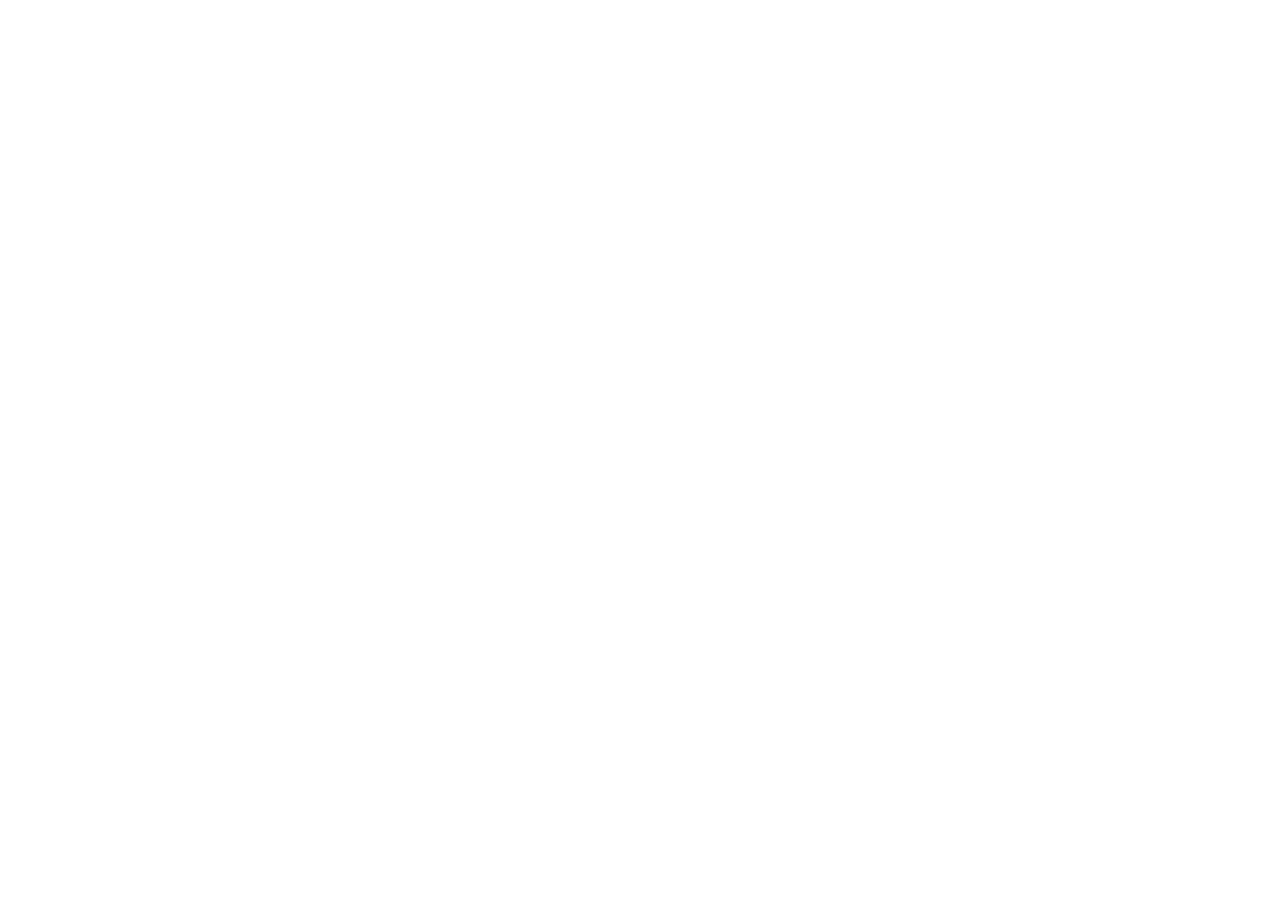
==== index.html @ 3a70d6fc "Начал статейный раздел" ====
<!DOCTYPE html>
<html lang="en">

<head>
    <meta charset="UTF-8">
    <meta http-equiv="X-UA-Compatible" content="IE=edge">
    <meta name="viewport" content="width=device-width, initial-scale=1.0">
    <title>Document</title>
</head>

<body>

</body>

</html>
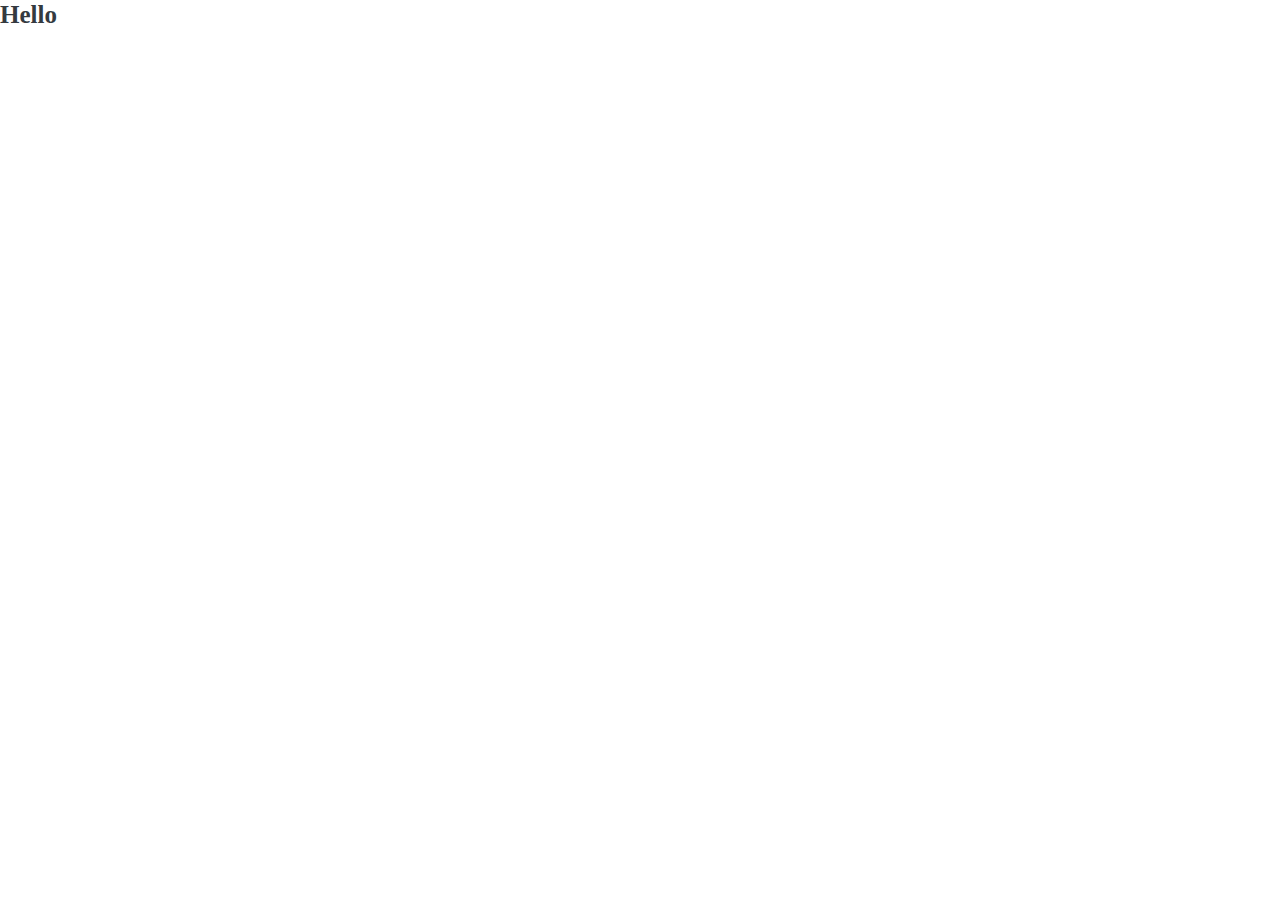
==== commit 48fdb910: "подключил стили" ====
--- a/index.html
+++ b/index.html
@@ -5,10 +5,14 @@
     <meta charset="UTF-8">
     <meta http-equiv="X-UA-Compatible" content="IE=edge">
     <meta name="viewport" content="width=device-width, initial-scale=1.0">
+    <link rel="stylesheet" href="/css/bootstrap.min.css">
+    <link rel="stylesheet" href="/css/template_styles.css">
+    <link rel="stylesheet" href="/css/main.css">
     <title>Document</title>
 </head>
 
 <body>
+    <h1>Hello</h1>
 
 </body>
 
--- a/css/template_styles.css
+++ b/css/template_styles.css
@@ -0,0 +1,931 @@
+@charset "UTF-8";
+@font-face {
+    font-display: swap;
+    font-family: "MullerNarrow-ExtraBold";
+    src: local("MullerNarrow-ExtraBold"), url("fonts/MullerNarrow-ExtraBold.eot?#iefix") format("embedded-opentype"), url("fonts/MullerNarrow-ExtraBold.woff") format("woff"), url("fonts/MullerNarrow-ExtraBold.ttf") format("truetype"), url("fonts/MullerNarrow-ExtraBold.otf") format("opentype");
+}
+
+@font-face {
+    font-display: swap;
+    font-family: "MyriadPro-Regular";
+    src: local("MyriadPro-Regular"), url("fonts/MyriadPro-Regular.eot?#iefix") format("embedded-opentype"), url("fonts/MyriadPro-Regular.woff") format("woff"), url("fonts/MyriadPro-Regular.ttf") format("truetype"), url("fonts/MyriadPro-Regular.otf") format("opentype");
+}
+
+@font-face {
+    font-display: swap;
+    font-family: "MyriadPro-Bold_0";
+    src: local("MyriadPro-Bold_0"), url("fonts/MyriadPro-Bold_0.eot?#iefix") format("embedded-opentype"), url("fonts/MyriadPro-Bold_0.woff") format("woff"), url("fonts/MyriadPro-Bold_0.ttf") format("truetype"), url("fonts/MyriadPro-Bold_0.otf") format("opentype");
+}
+
+body {
+    font-family: MyriadPro-Regular;
+    font-size: 18px;
+    line-height: 1.2;
+    font-weight: 400;
+    color: #343a40;
+}
+
+h1 {
+    font-family: "MullerNarrow-ExtraBold";
+    font-size: 25px;
+    line-height: 1.2;
+    font-weight: 800;
+    color: #343a40;
+}
+
+.h2 {
+    font-size: 2rem !important;
+}
+
+h3 {
+    font-family: "MullerNarrow-ExtraBold";
+    font-size: 19px;
+    line-height: 1.2;
+    font-weight: 800;
+    color: #343a40;
+}
+
+.home {
+    background-image: url("/bitrix/templates/new-gotdoc/img/logo.png");
+    background-repeat: no-repeat;
+    background-size: contain;
+    width: 55px;
+    height: 50px;
+    background-position: center;
+}
+
+.banner {
+    background-image: url(img/banner-head.png);
+    background-repeat: no-repeat;
+    width: 100%;
+    height: 45px;
+}
+
+.nav-link_menu {
+    font-size: 14px;
+    color: #dc3545;
+}
+
+.nav-link_menu:hover {
+    color: #F07581;
+}
+
+.select-region_city {
+    font-size: 16px;
+    color: #dc3545;
+}
+
+.wrapGeoIpReaspekt {
+    font-family: MyriadPro-Regular;
+}
+
+.select-region_city:hover {
+    cursor: pointer;
+}
+
+.select-region_text {
+    font-size: 16px;
+    color: #212529;
+}
+
+.dottedUnderline {
+    border-bottom: 2px dotted;
+    border-bottom-color: currentcolor;
+    border-bottom-color: #dc3545;
+}
+
+.select-region_button {
+    padding: 7px 33px;
+    background-color: rgba(0, 0, 0, 0);
+    border: 1px solid #dc3545;
+    border-radius: 5px;
+}
+
+.user-name {
+    color: #212529;
+}
+
+.bi-caret-down-fill {
+    font-size: 10pt;
+    vertical-align: bottom;
+    padding-left: 2px;
+}
+
+.site-name {
+    font-family: MyriadPro-Bold_0;
+    font-size: 22px;
+    font-weight: 700;
+    color: #212529;
+}
+
+.site-name:hover, .user-name:hover {
+    color: #212529;
+    text-decoration: none;
+}
+
+.site-name_explanation {
+    font-size: 16px;
+    color: #212529;
+}
+
+.phone {
+    font-size: 20px;
+    color: #212529;
+    position: relative;
+}
+
+.phone:hover {
+    color: #7E8994;
+}
+
+.opening-hours {
+    font-size: 16px;
+    color: #212529;
+}
+
+.catalog_btn {
+    background-color: #dc3545;
+    border-radius: 5px;
+    padding-right: 60px;
+    font-family: MyriadPro-Bold_0;
+    font-size: 16px;
+    font-weight: 700;
+    color: #ffffff !important;
+    border: none;
+}
+
+.catalog_btn__img {
+    padding: 16px;
+}
+
+
+.catalog_btn:hover,
+.search_btn:hover,
+.backet:hover,
+.goods_buy-button:hover {
+    background-color: #EE6673;
+    border-color: #EE6673;
+    text-decoration: none;
+    color: #ffffff;
+}
+
+.form-control_input {
+    border: 2px solid #dc3545;
+    border-right: none;
+    border-radius: 5px 0px 0px 5px;
+    min-width: 324px;
+    padding: 20px 0 20px 24px;
+    margin-bottom: 5px;
+}
+
+.form-control_input::-webkit-input-placeholder {
+    font-size: 16px;
+    color: #a1a1a1;
+}
+
+.form-control_input:-ms-input-placeholder {
+    font-size: 16px;
+    color: #a1a1a1;
+}
+
+.form-control_input::-ms-input-placeholder {
+    font-size: 16px;
+    color: #a1a1a1;
+}
+
+.form-control_input::placeholder {
+    font-size: 16px;
+    color: #a1a1a1;
+}
+
+.form-control_input:focus {
+    color: #495057;
+    background-color: #fff;
+    border-color: #dc3545;
+    outline: 0;
+    -webkit-box-shadow: none;
+    box-shadow: none;
+}
+
+.search_btn {
+    background-color: #dc3545;
+    border-radius: 0px 5px 5px 0px;
+    background-image: url(img/magnifier.png);
+    background-repeat: no-repeat;
+    background-position: center;
+    border: 2px solid #dc3545;
+    padding: 20px;
+    margin-left: -5px;
+    margin-bottom: 5px;
+}
+
+.backet {
+    background-color: #dc3545;
+    border-radius: 5px;
+    padding: 10px 12px;
+}
+
+.backet_text {
+    font-family: MyriadPro-Bold_0;
+    font-size: 16px;
+    font-weight: 700;
+    color: #ffffff;
+}
+
+.dropdown .dropdown-toggle::after {
+    border: none;
+}
+
+.dropdown-menu {
+    background-color: #f9f5f1;
+    margin: 0;
+    width: 100%;
+    padding: 10px;
+}
+
+ul.dropdown-menu {
+    background-color: #ffffff;
+}
+
+.dropdown-item {
+    padding: 8px;
+    font-size: 16px;
+    line-height: 15px;
+    padding: 0.5rem;
+    white-space: normal;
+}
+
+.dropdown-item:hover,
+.dropdown-item:focus {
+    background-color: #ffffff;
+    border-radius: 8px;
+    cursor: pointer;
+}
+
+.dropdown-submenu {
+    position: relative;
+}
+
+.show > li > a.dropdown-item:hover,
+.dropdown-item_li > a.dropdown-item:hover {
+    background-color: #f9f5f1;
+}
+
+.dropdown-submenu .dropdown-menu {
+    top: -0.55rem !important;
+    left: 100% !important;
+    margin-left: .6rem;
+    margin-right: .1rem;
+    padding: 10px;
+}
+
+.dropdown-item_li {
+    list-style: none;
+}
+
+.bread-crumps_link {
+    font-size: 14px;
+    color: #a8a8a8;
+}
+
+.bread-crumps_general-padding {
+    padding-top: 3pt;
+}
+
+.fa::after {
+    content: "·";
+    margin: 0 0.2rem;
+    color: #a8a8a8;
+}
+
+.bread-crumps_link:hover {
+    color: #a8a8a8;
+    text-decoration: none;
+}
+
+.filter {
+    background-color: #f9f5f1 !important;
+    border-radius: 8px !important;
+    padding: 20px !important;
+    max-width: 94% !important;
+    background-image: none !important;
+    border: none !important;
+}
+
+.filter-title {
+    font-family: MullerNarrow-ExtraBold;
+    font-size: 25px !important;
+    font-weight: 800 !important;
+    margin-top: 25pt;
+}
+
+.filter-title_name {
+    margin-top: 0;
+    font-size: 1.75rem;
+}
+
+.filter-list_li {
+    font-size: 16px;
+    line-height: 16px;
+    white-space: normal !important;
+}
+
+.filter-list > li {
+    list-style: none;
+}
+
+.bx_filter_param_label {
+    display: none;
+}
+
+.dropright .dropdown-toggle::after {
+    border: none;
+}
+
+.dropdown-toggle::after {
+    content: none;
+}
+
+.bi-chevron-right {
+    font-size: 12px;
+}
+
+.text-normal {
+    white-space: normal !important;
+    width: 100%;
+    color: #343a40;
+}
+
+.custom-control {
+    padding-top: 10px;
+}
+
+.custom-control-label {
+    font-family: "MyriadPro-Regular";
+    font-size: 16px;
+    line-height: 17px;
+    padding-top: 4px;
+    color: #343a40;
+}
+
+.custom-control-input:checked ~ .custom-control-label::before {
+    border-color: #D6C0A9;
+    background-color: #D6C0A9;
+}
+
+.custom-control-input:focus ~ .custom-control-label::before {
+    -webkit-box-shadow: 0 0 0 .2rem #EBD8C6;
+    box-shadow: 0 0 0 .2rem #EBD8C6;
+}
+
+.title {
+    font-family: MullerNarrow-ExtraBold;
+    font-size: 25px;
+    line-height: 37px;
+    font-weight: 800;
+    margin-bottom: 0;
+}
+
+.card {
+    background-color: #ffffff;
+    border: 2px solid #f5efe9;
+    border-radius: 8px;
+    width: 12rem;
+    height: 12rem;
+    margin-right: 0.7rem;
+    margin-bottom: 0.7rem;
+}
+
+.card-body {
+    padding: 0;
+    margin: 0px auto 20px auto;
+}
+
+.card-img-top {
+    margin: 0.5rem auto;
+    background-size: contain;
+    background-repeat: no-repeat;
+    background-position: center;
+    min-height: 7rem;
+    max-width: 6rem;
+}
+
+.card-text {
+    font-size: 16px;
+    line-height: 17px;
+    color: #343a40;
+    padding: 0 8px;
+}
+
+.sort {
+    margin-top: 34px;
+}
+
+.sort-title,
+.sort-link {
+    font-size: 14px;
+    line-height: 17px;
+    color: #989898;
+    padding-right: 30px;
+    margin-bottom: 0;
+}
+
+.sort-link:hover {
+    text-decoration: none;
+    color: #343a40;
+}
+
+.product-list {
+    background-color: #f9f5f1;
+    border-radius: 8px;
+    padding: 24px 36px 11px 16px;
+    margin-top: 12px;
+    min-height: 10rem;
+}
+
+.product-list_img {
+    width: 17rem;
+    background-size: contain;
+    margin-right: 37px;
+    background-repeat: no-repeat;
+    background-position: center;
+    min-width: 7rem;
+    max-width: 7rem;
+}
+
+.product-list_text__title {
+    margin-bottom: 14px;
+}
+
+.product-list_text__title-link, .product-list_text__title-link:hover {
+    color: #343a40;
+    text-decoration: none;
+}
+
+.product-list_text__description {
+    font-size: 14px;
+    color: #989898;
+}
+
+.product-list_text {
+    padding-right: 37px;
+    padding-top: 10px;
+    max-width: 27.3rem;
+    min-width: 27.3rem;
+}
+
+.price {
+    padding-top: 10px;
+    width: 51%;
+}
+
+.price-new {
+    font-family: "MullerNarrow-ExtraBold";
+    font-size: 23px;
+    font-weight: 800;
+    color: #dc3545;
+    padding-right: 5px;
+}
+
+.price-old {
+    font-family: "MullerNarrow-ExtraBold";
+    font-size: 16px;
+    font-weight: 800;
+    text-decoration: line-through;
+}
+
+.buy-button_link {
+    padding: 10px 35px;
+    background-color: #f9f5f1;
+    border: 2px solid #dc3545;
+    border-radius: 5px;
+    font-family: "MyriadPro-Bold_0";
+    font-weight: 700;
+    letter-spacing: 0.01em;
+    color: #dc3545;
+}
+
+.buy-button_link:hover {
+    background-color: #dc3545;
+    color: white;
+}
+
+.buy-button {
+    padding-top: 30px;
+}
+
+.page-navigation {
+    padding-top: 13px;
+}
+
+.page-navigation li.bx-active span,
+.page-navigation .bx-pag-next span,
+.page-navigation .bx-pag-prev span {
+    padding: 0 10px;
+}
+
+.page-navigation li.bx-active {
+    background-color: #f9f5f1;
+}
+
+.page-navidation_numbers {
+    background-color: #ffffff;
+    border: 2px solid #f5efe9 !important;
+    border-radius: 8px !important;
+    color: #989898;
+    padding: 4px 0px;
+    margin-right: 7px;
+    text-decoration: none !important;
+    cursor: pointer;
+}
+
+.page-navidation_numbers:hover {
+    background-color: #f9f5f1;
+    color: #989898 !important;
+}
+
+.page-navidation_numbers__link {
+    color: #343a40;
+    padding: 10px;
+}
+
+.page-navidation_numbers__link:hover {
+    text-decoration: none;
+    color: #343a40;
+}
+
+.text {
+    padding-top: 30px;
+}
+
+.those-involved {
+    margin-bottom: 70px;
+    background-color: #ffffff;
+    border: 2px solid #f5efe9;
+    border-radius: 8px;
+}
+
+.those-involved_padding {
+    padding: 10px 30px 30px 30px;
+}
+
+.those-involted_title {
+    font-family: "MullerNarrow-ExtraBold";
+    font-size: 25px;
+    line-height: 37px;
+    font-weight: 800;
+}
+
+.those-involted_icons {
+    margin-top: 28px;
+}
+
+footer {
+    background-color: #eee5dc;
+}
+
+.footer {
+    padding: 40px 0;
+}
+
+.footer-title,
+.footer-title:hover {
+    font-family: "MullerNarrow-ExtraBold";
+    font-size: 28px;
+    font-weight: 800;
+    color: #343a40;
+}
+
+.footer-phone_link,
+.footer-phone_link:hover,
+.footer-nord-soft_title,
+.footer-nord-soft_title:hover {
+    color: #343a40;
+}
+
+.footer-phone > p,
+.footer-schedule > p {
+    margin-bottom: 0;
+}
+
+.footer-phone,
+.footer-schedule,
+.footer-nord-soft {
+    padding-top: 10px;
+}
+
+.footer-schedule,
+.footer-nord-soft {
+    line-height: 20px;
+}
+
+.footer-phone {
+    font-size: 16px;
+    line-height: 20px;
+}
+
+.footer-nord-soft_title {
+    padding-bottom: 7px;
+    margin-bottom: 0;
+}
+
+/* Карточка товара */
+.goods {
+    background-color: #ffffff;
+    border: 2px solid #f5efe9;
+    border-radius: 8px;
+}
+
+.goods-img {
+    background-repeat: no-repeat;
+    background-size: cover;
+    background-position: center;
+    min-height: 19rem;
+    margin: 54px 70px 34px 54px;
+}
+
+.goods_price-new {
+    font-family: "MullerNarrow-ExtraBold";
+    font-size: 30px;
+    font-weight: 800;
+    color: #dc3545;
+    padding-right: 8px;
+}
+
+.goods_buy-button {
+    font-weight: 700;
+    letter-spacing: 0.01em;
+    color: #ffffff;
+    background-color: #dc3545;
+    border-radius: 5px;
+    padding: 13px 45px;
+    margin-top: 7px;
+    font-size: 18px;
+}
+
+.goods-content {
+    padding-top: 37px;
+}
+
+.goods-content_text {
+    font-size: 16px;
+    color: #989898;
+    margin-bottom: 0;
+}
+
+.goods-banner {
+    padding-top: 20px;
+}
+
+.goods-description {
+    padding-top: 40px;
+}
+
+.goods-description_btn {
+    font-size: 16px;
+    line-height: 17px;
+    border: 2px solid #f5efe9;
+    border-radius: 8px;
+    padding: 15px 23px;
+    margin-right: 8px;
+}
+
+.goods-description_btn:focus,
+.goods-description_btn:hover {
+    -webkit-box-shadow: none;
+    box-shadow: none;
+    background-color: #f9f5f1;
+}
+
+.goods-description_list {
+    padding-left: 0;
+    line-height: 30px;
+    padding-top: 20px;
+}
+
+.goods-description_list__frame {
+    padding-right: 24px;
+}
+
+.goods-description_list__text {
+    margin-top: 12px;
+}
+
+.goods-description_list > ol {
+    padding-left: 0;
+}
+
+.goods-description_list > li,
+.goods-description_list > ol > li {
+    margin-left: 15px;
+}
+
+b {
+    font-family: "MullerNarrow-ExtraBold";
+    font-size: 19px;
+    font-weight: 800;
+}
+
+.embed-responsive {
+    border-radius: 8px;
+    border: 2px solid white;
+}
+
+.question {
+    margin-top: 40px;
+}
+
+.question-text {
+    padding: 30px;
+    border: 2px solid #f5efe9;
+    border-radius: 8px;
+    margin-top: 13px;
+}
+
+.review-img {
+    background-color: #fefefe;
+    border: 2px solid #f5efe9;
+    height: 80px;
+    margin-top: 40px;
+    margin-right: 20px;
+}
+
+.review-img_url {
+    border-radius: 50%;
+    min-width: 80px;
+    min-height: 80px;
+    background-size: contain;
+    background-repeat: no-repeat;
+    background-position: center;
+}
+
+.questions {
+    background-color: #f9f5f1;
+    border-radius: 8px;
+    padding: 20px 24px 20px 44px;
+    margin-top: 55px;
+}
+
+.questions-text {
+    font-family: "MullerNarrow-ExtraBold";
+    font-size: 25px;
+    font-weight: 800;
+}
+
+.questions-button {
+    padding: 15px 25px;
+}
+
+.interest {
+    margin-top: 76px;
+    margin-bottom: 28px;
+}
+
+.card-interest {
+    background-color: #f9f5f1;
+    border-radius: 8px;
+}
+
+.card-interest_img {
+    max-width: 120px;
+    padding-top: 22px;
+    padding-bottom: 7px;
+    max-height: 145px;
+}
+
+.card-interest_text {
+    min-height: 12rem;
+    padding: 0 10px;
+}
+
+.card-interest_price {
+    padding: 20px 0;
+    min-height: 4.5rem;
+}
+
+.card-interest_button {
+    padding-bottom: 35px;
+}
+
+.card-interest_button__link {
+    padding: 12px 60px;
+}
+
+.those-involved-goods {
+    margin-top: 70px;
+}
+
+/*Backet*/
+
+.basket-item-block-amount {
+    display: none;
+}
+
+.basket-item-property {
+    display: none !important;
+}
+
+.basket-btn-checkout {
+    font-family: MyriadPro-Bold_0;
+    font-size: 16px;
+    font-weight: 700;
+    color: #ffffff;
+    background-color: #dc3545 !important;
+    padding: 10px 12px;
+    border-radius: 5px;
+}
+
+.basket-btn-checkout:hover {
+    background-color: #EE6673 !important;
+    border-color: #EE6673 !important;
+}
+
+.bx-soa-pp-desc-container {
+    display: none;
+}
+
+.row .sale-order-list-button-container .ajax_reload {
+    display: none;
+}
+
+.bx_filter_search_button {
+    left: 95%;
+    z-index: 1;
+}
+
+.three-steps {
+    background-color: #ffffff;
+    border: 2px solid #f5efe9;
+    border-radius: 8px;
+    padding: 10px 30px 30px 30px;
+}
+
+.three-steps_title {
+    font-family: "MullerNarrow-ExtraBold";
+    font-size: 25px;
+    line-height: 50px;
+    font-weight: 800;
+    color: #343a40;
+}
+
+.three-steps_cards {
+    display: -webkit-box;
+    display: -ms-flexbox;
+    display: flex;
+    -webkit-box-pack: justify;
+    -ms-flex-pack: justify;
+    justify-content: space-between;
+    padding-top: 30px;
+}
+
+.three-steps_cards__text {
+    font-size: 16px;
+    line-height: 1.2;
+    font-weight: 400;
+    color: #343a40;
+    padding-top: 20px;
+    text-align: center;
+}
+
+.three-steps_cards__img {
+    min-height: 55px;
+}
+
+.three-steps_cards__img-step1 {
+    background-image: url("img/step1.png");
+    background-repeat: no-repeat;
+    background-size: auto;
+    background-position: center;
+    min-height: 3.5rem;
+}
+
+.three-steps_cards__img-step2 {
+    background-image: url("img/step2.png");
+    background-repeat: no-repeat;
+    background-size: auto;
+    background-position: center;
+    min-height: 3.5rem;
+}
+
+.three-steps_cards__img-step3 {
+    background-image: url("img/step3.png");
+    background-repeat: no-repeat;
+    background-size: auto;
+    background-position: center;
+    min-height: 3.5rem;
+}
+
+.point {
+    width: 15px;
+    height: 15px;
+    background-color: #f8d7da;
+    border-radius: 3px;
+    -ms-flex-item-align: center;
+    -ms-grid-row-align: center;
+    align-self: center;
+    margin-bottom: 5rem;
+    min-width: 15px;
+}
+
+/*Фильтр в каталоге*/
+
--- a/css/main.css
+++ b/css/main.css
@@ -0,0 +1,245 @@
+@charset "UTF-8";
+/*general*/
+.filter-list {
+  padding-top: 10px;
+}
+
+.carousel-indicators li {
+  width: 17px !important;
+  height: 17px !important;
+  background-color: #feffff !important;
+  border-radius: 50%;
+  position: relative;
+}
+
+.carousel-caption {
+  text-align: start !important;
+  left: 5% !important;
+}
+
+.slide-title {
+  font-family: "MullerNarrow-ExtraBold";
+  font-size: 45px;
+  line-height: 1.2;
+  font-weight: 800;
+  color: #212529;
+}
+
+.slide-title_key {
+  color: #dc3545;
+}
+
+.slide-description {
+  font-family: "MyriadPro-Regular";
+  font-size: 20px;
+  line-height: 29px;
+  font-weight: 600;
+  color: #212529;
+  padding-top: 15px;
+}
+
+.slide-description_price {
+  font-weight: 700;
+  color: #dc3545;
+}
+
+.slide-description_list {
+  padding-top: 20px;
+  max-width: 50%;
+  padding-bottom: 10px;
+}
+
+.slide-description_list > li {
+  padding-top: 10px;
+}
+
+.promoter {
+  font-size: 19px;
+  line-height: 28px;
+  font-weight: 400;
+  color: #343a40;
+  padding-top: 20px;
+}
+
+.promoter_title {
+  font-family: "MullerNarrow-ExtraBold";
+  font-size: 25px;
+  line-height: 37px;
+  font-weight: 800;
+  color: #343a40;
+}
+
+.how-work {
+  padding-top: 80px;
+}
+
+.how-work_title {
+  font-family: "MullerNarrow-ExtraBold";
+  font-size: 25px;
+  line-height: 1.2;
+  font-weight: 800;
+  color: #343a40;
+  padding-bottom: 30px;
+}
+
+.how-work_text {
+  font-family: "MyriadPro-Regular";
+  font-size: 18px;
+  line-height: 28px;
+  font-weight: 400;
+  color: #343a40;
+}
+
+.directions {
+  padding-top: 75px;
+  width: 100%;
+}
+
+.fire-safety {
+  background-image: url("../img/fire_safety.png");
+  background-repeat: no-repeat;
+  min-height: 180px;
+  margin-right: 50px;
+  background-color: #ffffff;
+  -webkit-box-shadow: 0px 0px 20px 0px rgba(0, 0, 0, 0.15);
+          box-shadow: 0px 0px 20px 0px rgba(0, 0, 0, 0.15);
+  border-radius: 8px;
+  background-size: cover;
+}
+
+.fire-safety_title,
+.first-aid_title {
+  top: 45%;
+  left: 10%;
+  position: absolute;
+  font-family: "MullerNarrow-ExtraBold";
+  font-size: 24px;
+  line-height: 1.2;
+  font-weight: 800;
+  color: #343a40;
+}
+
+.first-aid {
+  background-image: url("../img/first_aid.png");
+  background-repeat: no-repeat;
+  min-height: 180px;
+  background-color: #ffffff;
+  -webkit-box-shadow: 0px 0px 20px 0px rgba(0, 0, 0, 0.15);
+          box-shadow: 0px 0px 20px 0px rgba(0, 0, 0, 0.15);
+  border-radius: 8px;
+}
+
+.popular-goods {
+  padding-top: 85px;
+}
+
+.popular-goods_title {
+  font-family: "MullerNarrow-ExtraBold";
+  font-size: 25px;
+  line-height: 1.2;
+  font-weight: 800;
+  color: #343a40;
+}
+
+.popular-goods_description {
+  padding-top: 10px;
+}
+
+.why-are-we {
+  padding-top: 65px;
+}
+
+.why-are-we_text__description {
+  line-height: 28px;
+}
+
+.why-are-we_slider__img {
+  height: 255px;
+  min-width: 178px;
+}
+
+.owl-stage-outer .owl-stage .center .why-are-we_slider__img {
+  height: 292px;
+  min-width: 204px;
+}
+
+.owl-stage .owl-item,
+.owl-stage .cloned {
+  padding-top: 18px;
+}
+
+.owl-stage .center {
+  padding-top: 0;
+}
+
+.owl-next span {
+  content: url("../img/right_arrow.png");
+  position: absolute;
+}
+
+.owl-prev span {
+  content: url("../img/left_arrow.png");
+  position: absolute;
+  left: -5%;
+}
+
+.owl-nav {
+  display: -webkit-box;
+  display: -ms-flexbox;
+  display: flex;
+  -webkit-box-pack: justify;
+  -ms-flex-pack: justify;
+  justify-content: space-between;
+}
+
+#carouselOne {
+  position: relative;
+}
+
+.owl-nav {
+  position: absolute;
+  width: 100%;
+  top: 40%;
+}
+
+.container1 {
+  background: #EEE5DC !important;
+}
+
+.block7_11 {
+  background: url("../img/Папка1.png") no-repeat;
+  background-color: rgba(0, 0, 0, 0);
+  background-position-x: 0%;
+  background-position-y: 0%;
+  background-color: transparent;
+  background-position: bottom;
+  width: 100%;
+  height: 100%;
+  padding: 0px !important;
+  padding-top: 0px;
+  z-index: -5;
+  left: 0%;
+}
+
+.block7_12 {
+  background: url("../img/Папка2.png") no-repeat;
+  background-color: rgba(0, 0, 0, 0);
+  background-position-x: 0%;
+  background-position-y: 0%;
+  background-color: #EEE5DC;
+  background-position: top;
+  width: 100%;
+  height: 100%;
+  padding: 0px !important;
+  z-index: -5;
+  left: 0%;
+}
+
+.rowfront {
+  font-family: "MullerNarrow-ExtraBold";
+  font-size: 25px;
+  line-height: 64px;
+  font-weight: 800;
+  color: #343a40;
+}
+/*# sourceMappingURL=main.css.map */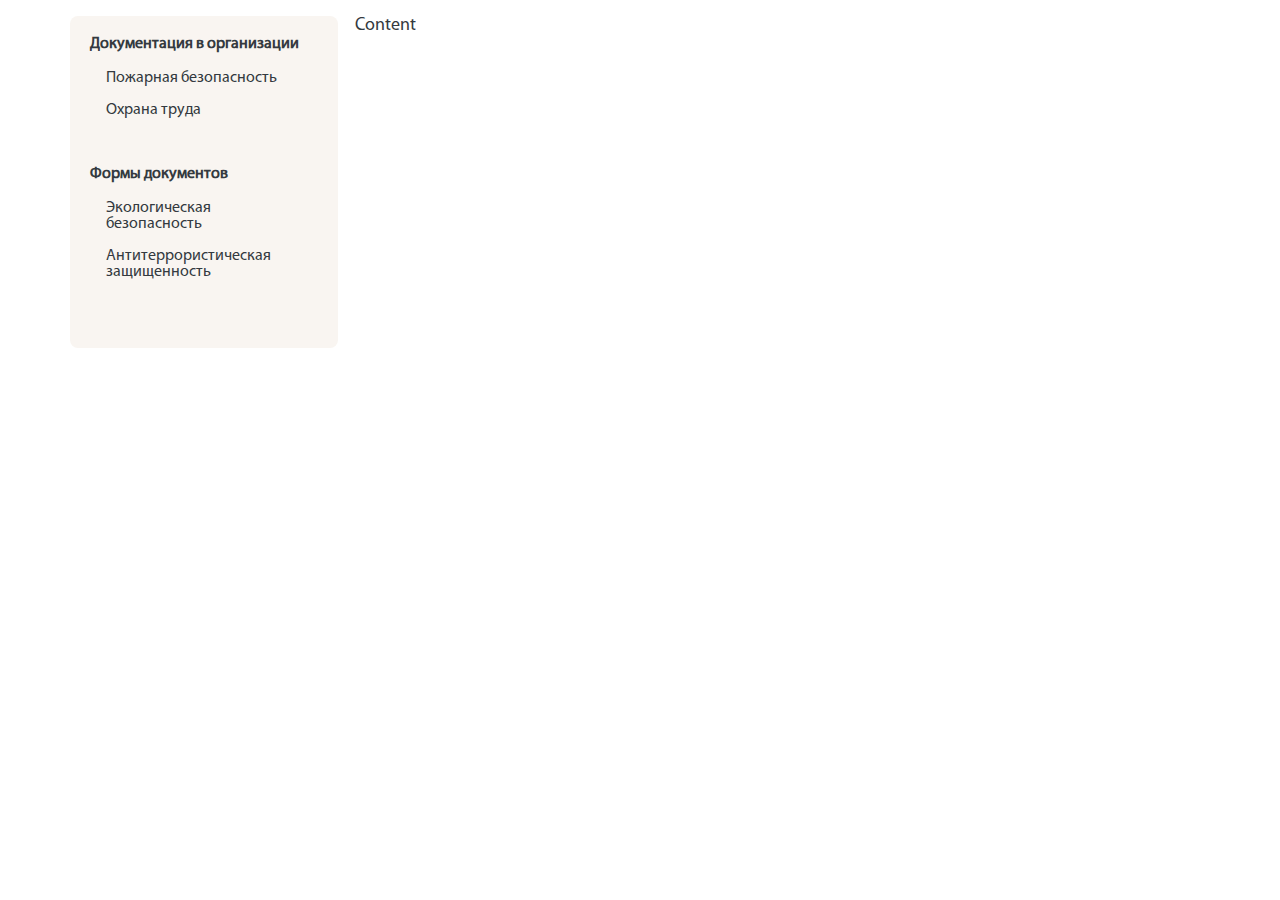
==== commit 88aa5315: "добавил шрифты, сделал левое меню" ====
--- a/index.html
+++ b/index.html
@@ -12,7 +12,47 @@
 </head>
 
 <body>
-    <h1>Hello</h1>
+    <div class="container">
+        <div class="row my-3">
+            <div class="col-lg-3 px-0">
+                <div class="filter">
+                    <ul class="filter-list pl-0 pt-0">
+                        <li class="dropright filter-list_margin">
+                            <div class="filter-list_li__title">Документация в организации</div>
+                            <ul class="filter-list pl-2">
+                                <li class="dropright">
+                                    <a class="dropdown-item filter-list_li" href="#">
+                                        <div class="text-normal">Пожарная безопасность</div>
+                                    </a>
+                                </li>
+                                <li class="dropright">
+                                    <a class="dropdown-item filter-list_li" href="#">
+                                        <div class="text-normal">Охрана труда</div>
+                                    </a>
+                                </li>
+                            </ul>
+                        </li>
+                        <li class="dropright filter-list_margin">
+                            <div class="filter-list_li__title">Формы документов</div>
+                            <ul class="filter-list pl-2">
+                                <li class="dropright">
+                                    <a class="dropdown-item filter-list_li" href="#">
+                                        <div class="text-normal">Экологическая безопасность</div>
+                                    </a>
+                                </li>
+                                <li class="dropright">
+                                    <a class="dropdown-item filter-list_li" href="#">
+                                        <div class="text-normal">Антитеррористическая защищенность</div>
+                                    </a>
+                                </li>
+                            </ul>
+                        </li>
+                    </ul>
+                </div>
+            </div>
+            <div class="col-lg-9 px-0">
+                Content
+            </div>
 
 </body>
 
--- a/css/template_styles.css
+++ b/css/template_styles.css
@@ -1,20 +1,21 @@
 @charset "UTF-8";
+
 @font-face {
     font-display: swap;
     font-family: "MullerNarrow-ExtraBold";
-    src: local("MullerNarrow-ExtraBold"), url("fonts/MullerNarrow-ExtraBold.eot?#iefix") format("embedded-opentype"), url("fonts/MullerNarrow-ExtraBold.woff") format("woff"), url("fonts/MullerNarrow-ExtraBold.ttf") format("truetype"), url("fonts/MullerNarrow-ExtraBold.otf") format("opentype");
+    src: local("MullerNarrow-ExtraBold"), url("/fonts/MullerNarrow-ExtraBold.eot?#iefix") format("embedded-opentype"), url("/fonts/MullerNarrow-ExtraBold.woff") format("woff"), url("/fonts/MullerNarrow-ExtraBold.ttf") format("truetype"), url("/fonts/MullerNarrow-ExtraBold.otf") format("opentype");
 }
 
 @font-face {
     font-display: swap;
     font-family: "MyriadPro-Regular";
-    src: local("MyriadPro-Regular"), url("fonts/MyriadPro-Regular.eot?#iefix") format("embedded-opentype"), url("fonts/MyriadPro-Regular.woff") format("woff"), url("fonts/MyriadPro-Regular.ttf") format("truetype"), url("fonts/MyriadPro-Regular.otf") format("opentype");
+    src: local("MyriadPro-Regular"), url("/fonts/MyriadPro-Regular.eot?#iefix") format("embedded-opentype"), url("/fonts/MyriadPro-Regular.woff") format("woff"), url("/fonts/MyriadPro-Regular.ttf") format("truetype"), url("/fonts/MyriadPro-Regular.otf") format("opentype");
 }
 
 @font-face {
     font-display: swap;
     font-family: "MyriadPro-Bold_0";
-    src: local("MyriadPro-Bold_0"), url("fonts/MyriadPro-Bold_0.eot?#iefix") format("embedded-opentype"), url("fonts/MyriadPro-Bold_0.woff") format("woff"), url("fonts/MyriadPro-Bold_0.ttf") format("truetype"), url("fonts/MyriadPro-Bold_0.otf") format("opentype");
+    src: local("MyriadPro-Bold_0"), url("/fonts/MyriadPro-Bold_0.eot?#iefix") format("embedded-opentype"), url("/fonts/MyriadPro-Bold_0.woff") format("woff"), url("/fonts/MyriadPro-Bold_0.ttf") format("truetype"), url("/fonts/MyriadPro-Bold_0.otf") format("opentype");
 }
 
 body {
@@ -118,7 +119,8 @@
     color: #212529;
 }
 
-.site-name:hover, .user-name:hover {
+.site-name:hover,
+.user-name:hover {
     color: #212529;
     text-decoration: none;
 }
@@ -266,8 +268,8 @@
     position: relative;
 }
 
-.show > li > a.dropdown-item:hover,
-.dropdown-item_li > a.dropdown-item:hover {
+.show>li>a.dropdown-item:hover,
+.dropdown-item_li>a.dropdown-item:hover {
     background-color: #f9f5f1;
 }
 
@@ -330,7 +332,7 @@
     white-space: normal !important;
 }
 
-.filter-list > li {
+.filter-list>li {
     list-style: none;
 }
 
@@ -368,12 +370,12 @@
     color: #343a40;
 }
 
-.custom-control-input:checked ~ .custom-control-label::before {
+.custom-control-input:checked~.custom-control-label::before {
     border-color: #D6C0A9;
     background-color: #D6C0A9;
 }
 
-.custom-control-input:focus ~ .custom-control-label::before {
+.custom-control-input:focus~.custom-control-label::before {
     -webkit-box-shadow: 0 0 0 .2rem #EBD8C6;
     box-shadow: 0 0 0 .2rem #EBD8C6;
 }
@@ -457,7 +459,8 @@
     margin-bottom: 14px;
 }
 
-.product-list_text__title-link, .product-list_text__title-link:hover {
+.product-list_text__title-link,
+.product-list_text__title-link:hover {
     color: #343a40;
     text-decoration: none;
 }
@@ -603,8 +606,8 @@
     color: #343a40;
 }
 
-.footer-phone > p,
-.footer-schedule > p {
+.footer-phone>p,
+.footer-schedule>p {
     margin-bottom: 0;
 }
 
@@ -711,12 +714,12 @@
     margin-top: 12px;
 }
 
-.goods-description_list > ol {
+.goods-description_list>ol {
     padding-left: 0;
 }
 
-.goods-description_list > li,
-.goods-description_list > ol > li {
+.goods-description_list>li,
+.goods-description_list>ol>li {
     margin-left: 15px;
 }
 
@@ -927,5 +930,4 @@
     min-width: 15px;
 }
 
-/*Фильтр в каталоге*/
-
+/*Фильтр в каталоге*/--- a/css/main.css
+++ b/css/main.css
@@ -242,4 +242,17 @@
   font-weight: 800;
   color: #343a40;
 }
+
+/*articles*/
+.filter-list_li__title {
+  font-family: "MyriadPro-Regular";
+  font-size: 16px;
+  line-height: 16px;
+  font-weight: 700;
+  color: #343a40;
+}
+
+.filter-list_margin {
+  margin-bottom: 40px;
+}
 /*# sourceMappingURL=main.css.map */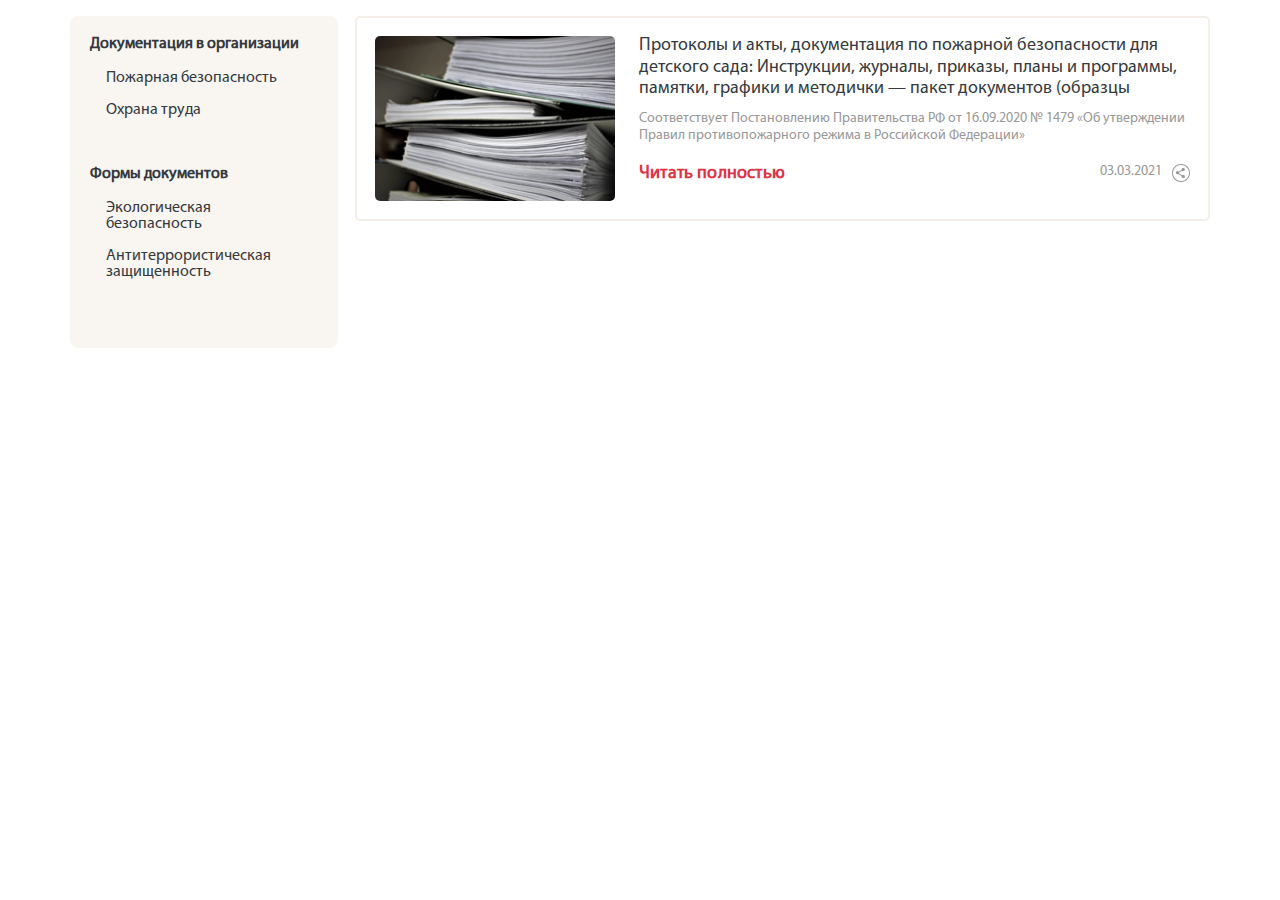
==== commit f2504bce: "закончил список статей" ====
--- a/index.html
+++ b/index.html
@@ -51,7 +51,27 @@
                 </div>
             </div>
             <div class="col-lg-9 px-0">
-                Content
+                <div class="article">
+                    <div class="article_padding">
+                        <div class="article_img">
+                        </div>
+                        <div class="article_text">
+                            <div class="article_title">Протоколы и акты, документация по пожарной безопасности для
+                                детского сада: Инструкции, журналы, приказы, планы и программы, памятки, графики и
+                                методички — пакет документов (образцы </div>
+                            <div class="article_description">Соответствует Постановлению Правительства РФ от 16.09.2020
+                                № 1479 «Об утверждении
+                                Правил противопожарного режима в Российской Федерации»</div>
+                            <div class="d-flex justify-content-between">
+                                <a href="#" class="article_link">Читать полностью</a>
+                                <div class="d-flex justify-content-between">
+                                    <div class="article_date article_description">03.03.2021</div>
+                                    <div class="article_share"></div>
+                                </div>
+                            </div>
+                        </div>
+                    </div>
+                </div>
             </div>
 
 </body>
--- a/css/main.css
+++ b/css/main.css
@@ -255,4 +255,68 @@
 .filter-list_margin {
   margin-bottom: 40px;
 }
+
+.article {
+  background-color: rgba(249, 245, 241, 0);
+  border: 2px solid #f5efe9;
+  border-radius: 5px;
+}
+
+.article_padding {
+  display: -webkit-box;
+  display: -ms-flexbox;
+  display: flex;
+  padding: 18px;
+}
+
+.article_img {
+  background-image: url(/images/article_img.png);
+  background-repeat: no-repeat;
+  background-position: center;
+  background-size: cover;
+  min-width: 240px;
+  min-height: 160px;
+  background-color: #d7b797;
+  border-radius: 5px;
+}
+
+.article_text {
+  padding-left: 24px;
+}
+
+.article_description {
+  font-size: 14px;
+  line-height: 1.2;
+  font-weight: 400;
+  color: #989898;
+  padding-bottom: 20px;
+}
+
+.article_share {
+  background-image: url(/images/share.png);
+  background-repeat: no-repeat;
+  background-position: center;
+  background-size: cover;
+  width: 18px;
+  height: 18px;
+}
+
+.article_link {
+  font-weight: 700;
+  letter-spacing: 0.01em;
+  color: #dc3545;
+}
+
+.article_link:hover {
+  color: #dc3545;
+  text-decoration: none;
+}
+
+.article_title {
+  padding-bottom: 10px;
+}
+
+.article_date {
+  padding-right: 10px;
+}
 /*# sourceMappingURL=main.css.map */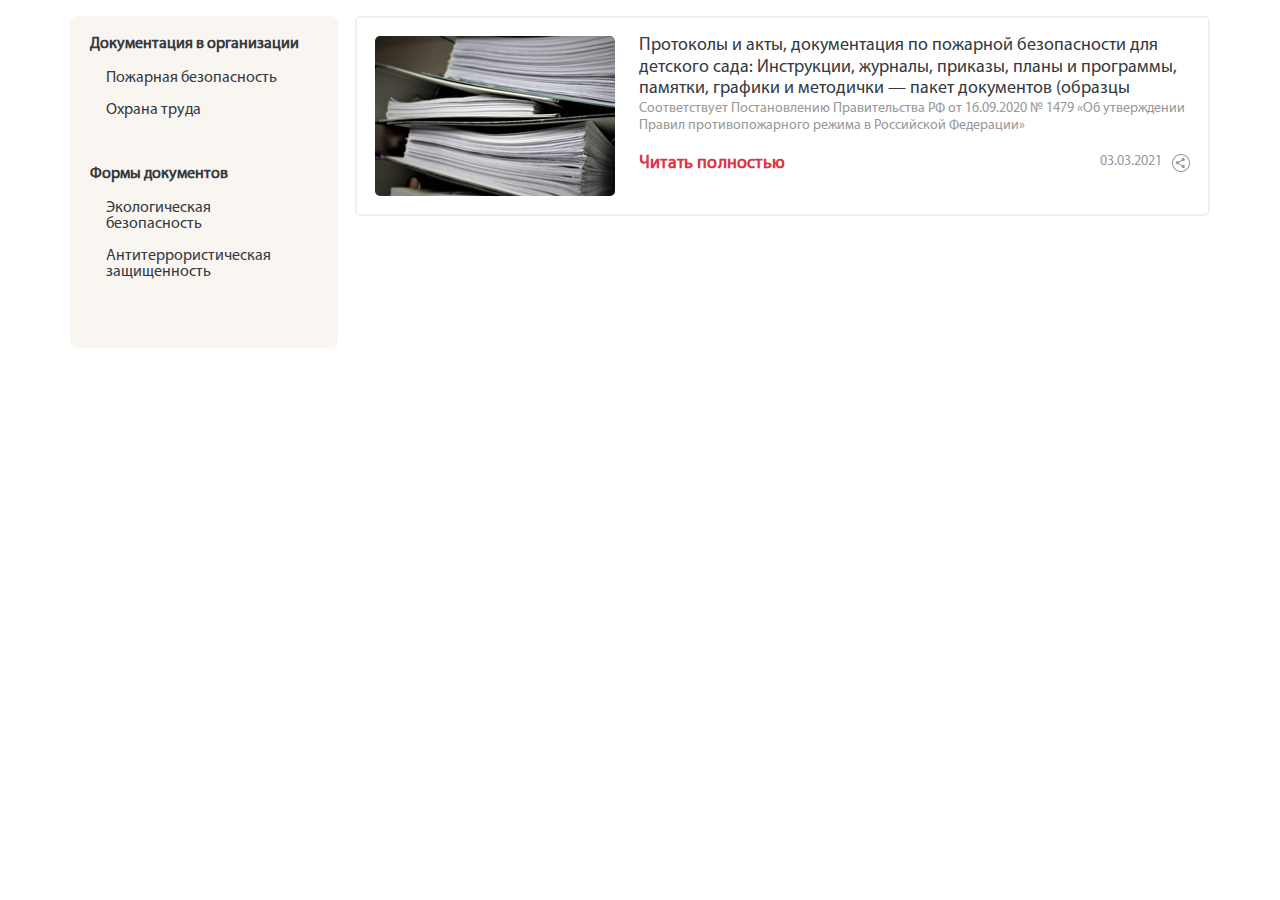
==== commit 2330998b: "начал детальную статью" ====
--- a/index.html
+++ b/index.html
@@ -8,7 +8,7 @@
     <link rel="stylesheet" href="/css/bootstrap.min.css">
     <link rel="stylesheet" href="/css/template_styles.css">
     <link rel="stylesheet" href="/css/main.css">
-    <title>Document</title>
+    <title>Список новостей</title>
 </head>
 
 <body>
@@ -53,12 +53,12 @@
             <div class="col-lg-9 px-0">
                 <div class="article">
                     <div class="article_padding">
-                        <div class="article_img">
+                        <div class="article_img" style="background-image: url(/images/article_img.png);">
                         </div>
                         <div class="article_text">
-                            <div class="article_title">Протоколы и акты, документация по пожарной безопасности для
+                            <a href="" class="article_title">Протоколы и акты, документация по пожарной безопасности для
                                 детского сада: Инструкции, журналы, приказы, планы и программы, памятки, графики и
-                                методички — пакет документов (образцы </div>
+                                методички — пакет документов (образцы </a>
                             <div class="article_description">Соответствует Постановлению Правительства РФ от 16.09.2020
                                 № 1479 «Об утверждении
                                 Правил противопожарного режима в Российской Федерации»</div>
--- a/css/main.css
+++ b/css/main.css
@@ -270,7 +270,6 @@
 }
 
 .article_img {
-  background-image: url(/images/article_img.png);
   background-repeat: no-repeat;
   background-position: center;
   background-size: cover;
@@ -314,9 +313,22 @@
 
 .article_title {
   padding-bottom: 10px;
+  color: #343a40;
+}
+
+.article_title:hover {
+  color: #343a40;
+  text-decoration: none;
 }
 
 .article_date {
   padding-right: 10px;
+  padding-bottom: 0;
+}
+
+.content {
+  background-color: rgba(249, 245, 241, 0);
+  border: 2px solid #f5efe9;
+  border-radius: 8px;
 }
 /*# sourceMappingURL=main.css.map */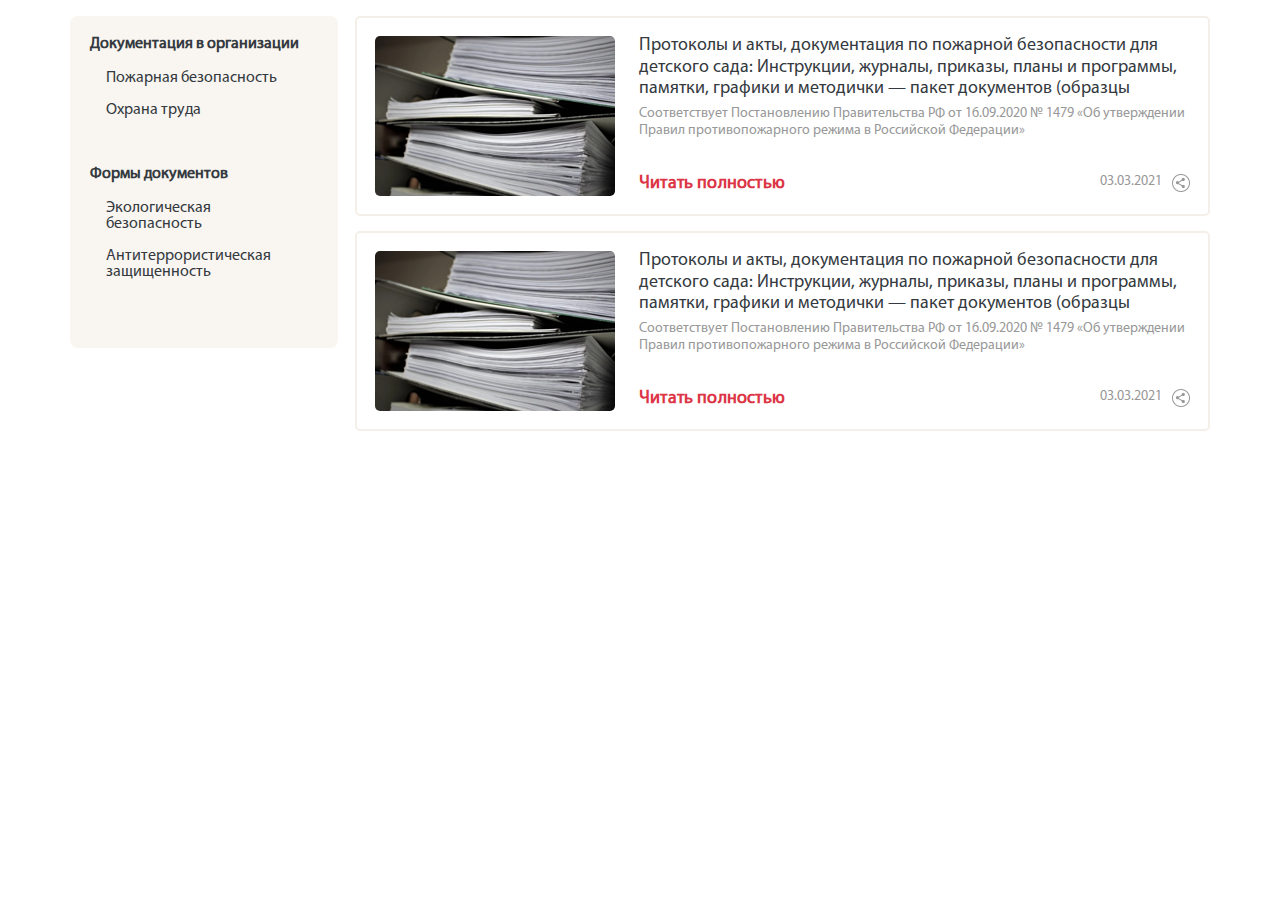
==== commit 6dfd8ad7: "закончил детальную статью" ====
--- a/index.html
+++ b/index.html
@@ -56,12 +56,41 @@
                         <div class="article_img" style="background-image: url(/images/article_img.png);">
                         </div>
                         <div class="article_text">
-                            <a href="" class="article_title">Протоколы и акты, документация по пожарной безопасности для
-                                детского сада: Инструкции, журналы, приказы, планы и программы, памятки, графики и
-                                методички — пакет документов (образцы </a>
-                            <div class="article_description">Соответствует Постановлению Правительства РФ от 16.09.2020
-                                № 1479 «Об утверждении
-                                Правил противопожарного режима в Российской Федерации»</div>
+                            <div>
+                                <a href="" class="article_title">Протоколы и акты, документация по пожарной безопасности
+                                    для
+                                    детского сада: Инструкции, журналы, приказы, планы и программы, памятки, графики и
+                                    методички — пакет документов (образцы </a>
+                                <div class="article_description">Соответствует Постановлению Правительства РФ от
+                                    16.09.2020
+                                    № 1479 «Об утверждении
+                                    Правил противопожарного режима в Российской Федерации»</div>
+                            </div>
+                            <div class="d-flex justify-content-between">
+                                <a href="#" class="article_link">Читать полностью</a>
+                                <div class="d-flex justify-content-between">
+                                    <div class="article_date article_description">03.03.2021</div>
+                                    <div class="article_share"></div>
+                                </div>
+                            </div>
+                        </div>
+                    </div>
+                </div>
+                <div class="article">
+                    <div class="article_padding">
+                        <div class="article_img" style="background-image: url(/images/article_img.png);">
+                        </div>
+                        <div class="article_text">
+                            <div>
+                                <a href="" class="article_title">Протоколы и акты, документация по пожарной безопасности
+                                    для
+                                    детского сада: Инструкции, журналы, приказы, планы и программы, памятки, графики и
+                                    методички — пакет документов (образцы </a>
+                                <div class="article_description">Соответствует Постановлению Правительства РФ от
+                                    16.09.2020
+                                    № 1479 «Об утверждении
+                                    Правил противопожарного режима в Российской Федерации»</div>
+                            </div>
                             <div class="d-flex justify-content-between">
                                 <a href="#" class="article_link">Читать полностью</a>
                                 <div class="d-flex justify-content-between">
--- a/css/template_styles.css
+++ b/css/template_styles.css
@@ -1,933 +1,931 @@
 @charset "UTF-8";
-
 @font-face {
-    font-display: swap;
-    font-family: "MullerNarrow-ExtraBold";
-    src: local("MullerNarrow-ExtraBold"), url("/fonts/MullerNarrow-ExtraBold.eot?#iefix") format("embedded-opentype"), url("/fonts/MullerNarrow-ExtraBold.woff") format("woff"), url("/fonts/MullerNarrow-ExtraBold.ttf") format("truetype"), url("/fonts/MullerNarrow-ExtraBold.otf") format("opentype");
+  font-display: swap;
+  font-family: "MullerNarrow-ExtraBold";
+  src: local("MullerNarrow-ExtraBold"), url("/fonts/MullerNarrow-ExtraBold.eot?#iefix") format("embedded-opentype"), url("/fonts/MullerNarrow-ExtraBold.woff") format("woff"), url("/fonts/MullerNarrow-ExtraBold.ttf") format("truetype"), url("/fonts/MullerNarrow-ExtraBold.otf") format("opentype");
 }
 
 @font-face {
-    font-display: swap;
-    font-family: "MyriadPro-Regular";
-    src: local("MyriadPro-Regular"), url("/fonts/MyriadPro-Regular.eot?#iefix") format("embedded-opentype"), url("/fonts/MyriadPro-Regular.woff") format("woff"), url("/fonts/MyriadPro-Regular.ttf") format("truetype"), url("/fonts/MyriadPro-Regular.otf") format("opentype");
+  font-display: swap;
+  font-family: "MyriadPro-Regular";
+  src: local("MyriadPro-Regular"), url("/fonts/MyriadPro-Regular.eot?#iefix") format("embedded-opentype"), url("/fonts/MyriadPro-Regular.woff") format("woff"), url("/fonts/MyriadPro-Regular.ttf") format("truetype"), url("/fonts/MyriadPro-Regular.otf") format("opentype");
 }
 
 @font-face {
-    font-display: swap;
-    font-family: "MyriadPro-Bold_0";
-    src: local("MyriadPro-Bold_0"), url("/fonts/MyriadPro-Bold_0.eot?#iefix") format("embedded-opentype"), url("/fonts/MyriadPro-Bold_0.woff") format("woff"), url("/fonts/MyriadPro-Bold_0.ttf") format("truetype"), url("/fonts/MyriadPro-Bold_0.otf") format("opentype");
+  font-display: swap;
+  font-family: "MyriadPro-Bold_0";
+  src: local("MyriadPro-Bold_0"), url("/fonts/MyriadPro-Bold_0.eot?#iefix") format("embedded-opentype"), url("/fonts/MyriadPro-Bold_0.woff") format("woff"), url("/fonts/MyriadPro-Bold_0.ttf") format("truetype"), url("/fonts/MyriadPro-Bold_0.otf") format("opentype");
 }
 
 body {
-    font-family: MyriadPro-Regular;
-    font-size: 18px;
-    line-height: 1.2;
-    font-weight: 400;
-    color: #343a40;
+  font-family: MyriadPro-Regular;
+  font-size: 18px;
+  line-height: 1.2;
+  font-weight: 400;
+  color: #343a40;
 }
 
 h1 {
-    font-family: "MullerNarrow-ExtraBold";
-    font-size: 25px;
-    line-height: 1.2;
-    font-weight: 800;
-    color: #343a40;
+  font-family: "MullerNarrow-ExtraBold";
+  font-size: 25px;
+  line-height: 1.2;
+  font-weight: 800;
+  color: #343a40;
 }
 
 .h2 {
-    font-size: 2rem !important;
+  font-size: 2rem !important;
 }
 
 h3 {
-    font-family: "MullerNarrow-ExtraBold";
-    font-size: 19px;
-    line-height: 1.2;
-    font-weight: 800;
-    color: #343a40;
+  font-family: "MullerNarrow-ExtraBold";
+  font-size: 19px;
+  line-height: 1.2;
+  font-weight: 800;
+  color: #343a40;
 }
 
 .home {
-    background-image: url("/bitrix/templates/new-gotdoc/img/logo.png");
-    background-repeat: no-repeat;
-    background-size: contain;
-    width: 55px;
-    height: 50px;
-    background-position: center;
+  background-image: url("/bitrix/templates/new-gotdoc/img/logo.png");
+  background-repeat: no-repeat;
+  background-size: contain;
+  width: 55px;
+  height: 50px;
+  background-position: center;
 }
 
 .banner {
-    background-image: url(img/banner-head.png);
-    background-repeat: no-repeat;
-    width: 100%;
-    height: 45px;
+  background-image: url(img/banner-head.png);
+  background-repeat: no-repeat;
+  width: 100%;
+  height: 45px;
 }
 
 .nav-link_menu {
-    font-size: 14px;
-    color: #dc3545;
+  font-size: 14px;
+  color: #dc3545;
 }
 
 .nav-link_menu:hover {
-    color: #F07581;
+  color: #F07581;
 }
 
 .select-region_city {
-    font-size: 16px;
-    color: #dc3545;
+  font-size: 16px;
+  color: #dc3545;
 }
 
 .wrapGeoIpReaspekt {
-    font-family: MyriadPro-Regular;
+  font-family: MyriadPro-Regular;
 }
 
 .select-region_city:hover {
-    cursor: pointer;
+  cursor: pointer;
 }
 
 .select-region_text {
-    font-size: 16px;
-    color: #212529;
+  font-size: 16px;
+  color: #212529;
 }
 
 .dottedUnderline {
-    border-bottom: 2px dotted;
-    border-bottom-color: currentcolor;
-    border-bottom-color: #dc3545;
+  border-bottom: 2px dotted;
+  border-bottom-color: currentcolor;
+  border-bottom-color: #dc3545;
 }
 
 .select-region_button {
-    padding: 7px 33px;
-    background-color: rgba(0, 0, 0, 0);
-    border: 1px solid #dc3545;
-    border-radius: 5px;
+  padding: 7px 33px;
+  background-color: rgba(0, 0, 0, 0);
+  border: 1px solid #dc3545;
+  border-radius: 5px;
 }
 
 .user-name {
-    color: #212529;
+  color: #212529;
 }
 
 .bi-caret-down-fill {
-    font-size: 10pt;
-    vertical-align: bottom;
-    padding-left: 2px;
+  font-size: 10pt;
+  vertical-align: bottom;
+  padding-left: 2px;
 }
 
 .site-name {
-    font-family: MyriadPro-Bold_0;
-    font-size: 22px;
-    font-weight: 700;
-    color: #212529;
+  font-family: MyriadPro-Bold_0;
+  font-size: 22px;
+  font-weight: 700;
+  color: #212529;
 }
 
 .site-name:hover,
 .user-name:hover {
-    color: #212529;
-    text-decoration: none;
+  color: #212529;
+  text-decoration: none;
 }
 
 .site-name_explanation {
-    font-size: 16px;
-    color: #212529;
+  font-size: 16px;
+  color: #212529;
 }
 
 .phone {
-    font-size: 20px;
-    color: #212529;
-    position: relative;
+  font-size: 20px;
+  color: #212529;
+  position: relative;
 }
 
 .phone:hover {
-    color: #7E8994;
+  color: #7E8994;
 }
 
 .opening-hours {
-    font-size: 16px;
-    color: #212529;
+  font-size: 16px;
+  color: #212529;
 }
 
 .catalog_btn {
-    background-color: #dc3545;
-    border-radius: 5px;
-    padding-right: 60px;
-    font-family: MyriadPro-Bold_0;
-    font-size: 16px;
-    font-weight: 700;
-    color: #ffffff !important;
-    border: none;
+  background-color: #dc3545;
+  border-radius: 5px;
+  padding-right: 60px;
+  font-family: MyriadPro-Bold_0;
+  font-size: 16px;
+  font-weight: 700;
+  color: #ffffff !important;
+  border: none;
 }
 
 .catalog_btn__img {
-    padding: 16px;
-}
-
+  padding: 16px;
+}
 
 .catalog_btn:hover,
 .search_btn:hover,
 .backet:hover,
 .goods_buy-button:hover {
-    background-color: #EE6673;
-    border-color: #EE6673;
-    text-decoration: none;
-    color: #ffffff;
+  background-color: #EE6673;
+  border-color: #EE6673;
+  text-decoration: none;
+  color: #ffffff;
 }
 
 .form-control_input {
-    border: 2px solid #dc3545;
-    border-right: none;
-    border-radius: 5px 0px 0px 5px;
-    min-width: 324px;
-    padding: 20px 0 20px 24px;
-    margin-bottom: 5px;
+  border: 2px solid #dc3545;
+  border-right: none;
+  border-radius: 5px 0px 0px 5px;
+  min-width: 324px;
+  padding: 20px 0 20px 24px;
+  margin-bottom: 5px;
 }
 
 .form-control_input::-webkit-input-placeholder {
-    font-size: 16px;
-    color: #a1a1a1;
+  font-size: 16px;
+  color: #a1a1a1;
 }
 
 .form-control_input:-ms-input-placeholder {
-    font-size: 16px;
-    color: #a1a1a1;
+  font-size: 16px;
+  color: #a1a1a1;
 }
 
 .form-control_input::-ms-input-placeholder {
-    font-size: 16px;
-    color: #a1a1a1;
+  font-size: 16px;
+  color: #a1a1a1;
 }
 
 .form-control_input::placeholder {
-    font-size: 16px;
-    color: #a1a1a1;
+  font-size: 16px;
+  color: #a1a1a1;
 }
 
 .form-control_input:focus {
-    color: #495057;
-    background-color: #fff;
-    border-color: #dc3545;
-    outline: 0;
-    -webkit-box-shadow: none;
-    box-shadow: none;
+  color: #495057;
+  background-color: #fff;
+  border-color: #dc3545;
+  outline: 0;
+  -webkit-box-shadow: none;
+  box-shadow: none;
 }
 
 .search_btn {
-    background-color: #dc3545;
-    border-radius: 0px 5px 5px 0px;
-    background-image: url(img/magnifier.png);
-    background-repeat: no-repeat;
-    background-position: center;
-    border: 2px solid #dc3545;
-    padding: 20px;
-    margin-left: -5px;
-    margin-bottom: 5px;
+  background-color: #dc3545;
+  border-radius: 0px 5px 5px 0px;
+  background-image: url(img/magnifier.png);
+  background-repeat: no-repeat;
+  background-position: center;
+  border: 2px solid #dc3545;
+  padding: 20px;
+  margin-left: -5px;
+  margin-bottom: 5px;
 }
 
 .backet {
-    background-color: #dc3545;
-    border-radius: 5px;
-    padding: 10px 12px;
+  background-color: #dc3545;
+  border-radius: 5px;
+  padding: 10px 12px;
 }
 
 .backet_text {
-    font-family: MyriadPro-Bold_0;
-    font-size: 16px;
-    font-weight: 700;
-    color: #ffffff;
+  font-family: MyriadPro-Bold_0;
+  font-size: 16px;
+  font-weight: 700;
+  color: #ffffff;
 }
 
 .dropdown .dropdown-toggle::after {
-    border: none;
+  border: none;
 }
 
 .dropdown-menu {
-    background-color: #f9f5f1;
-    margin: 0;
-    width: 100%;
-    padding: 10px;
+  background-color: #f9f5f1;
+  margin: 0;
+  width: 100%;
+  padding: 10px;
 }
 
 ul.dropdown-menu {
-    background-color: #ffffff;
+  background-color: #ffffff;
 }
 
 .dropdown-item {
-    padding: 8px;
-    font-size: 16px;
-    line-height: 15px;
-    padding: 0.5rem;
-    white-space: normal;
+  padding: 8px;
+  font-size: 16px;
+  line-height: 15px;
+  padding: 0.5rem;
+  white-space: normal;
 }
 
 .dropdown-item:hover,
 .dropdown-item:focus {
-    background-color: #ffffff;
-    border-radius: 8px;
-    cursor: pointer;
+  background-color: #ffffff;
+  border-radius: 8px;
+  cursor: pointer;
 }
 
 .dropdown-submenu {
-    position: relative;
-}
-
-.show>li>a.dropdown-item:hover,
-.dropdown-item_li>a.dropdown-item:hover {
-    background-color: #f9f5f1;
+  position: relative;
+}
+
+.show > li > a.dropdown-item:hover,
+.dropdown-item_li > a.dropdown-item:hover {
+  background-color: #f9f5f1;
 }
 
 .dropdown-submenu .dropdown-menu {
-    top: -0.55rem !important;
-    left: 100% !important;
-    margin-left: .6rem;
-    margin-right: .1rem;
-    padding: 10px;
+  top: -0.55rem !important;
+  left: 100% !important;
+  margin-left: .6rem;
+  margin-right: .1rem;
+  padding: 10px;
 }
 
 .dropdown-item_li {
-    list-style: none;
+  list-style: none;
 }
 
 .bread-crumps_link {
-    font-size: 14px;
-    color: #a8a8a8;
+  font-size: 14px;
+  color: #a8a8a8;
 }
 
 .bread-crumps_general-padding {
-    padding-top: 3pt;
+  padding-top: 3pt;
 }
 
 .fa::after {
-    content: "·";
-    margin: 0 0.2rem;
-    color: #a8a8a8;
+  content: "·";
+  margin: 0 0.2rem;
+  color: #a8a8a8;
 }
 
 .bread-crumps_link:hover {
-    color: #a8a8a8;
-    text-decoration: none;
+  color: #a8a8a8;
+  text-decoration: none;
 }
 
 .filter {
-    background-color: #f9f5f1 !important;
-    border-radius: 8px !important;
-    padding: 20px !important;
-    max-width: 94% !important;
-    background-image: none !important;
-    border: none !important;
+  background-color: #f9f5f1 !important;
+  border-radius: 8px !important;
+  padding: 20px !important;
+  max-width: 94% !important;
+  background-image: none !important;
+  border: none !important;
 }
 
 .filter-title {
-    font-family: MullerNarrow-ExtraBold;
-    font-size: 25px !important;
-    font-weight: 800 !important;
-    margin-top: 25pt;
+  font-family: MullerNarrow-ExtraBold;
+  font-size: 25px !important;
+  font-weight: 800 !important;
+  margin-top: 25pt;
 }
 
 .filter-title_name {
-    margin-top: 0;
-    font-size: 1.75rem;
+  margin-top: 0;
+  font-size: 1.75rem;
 }
 
 .filter-list_li {
-    font-size: 16px;
-    line-height: 16px;
-    white-space: normal !important;
-}
-
-.filter-list>li {
-    list-style: none;
+  font-size: 16px;
+  line-height: 16px;
+  white-space: normal !important;
+}
+
+.filter-list > li {
+  list-style: none;
 }
 
 .bx_filter_param_label {
-    display: none;
+  display: none;
 }
 
 .dropright .dropdown-toggle::after {
-    border: none;
+  border: none;
 }
 
 .dropdown-toggle::after {
-    content: none;
+  content: none;
 }
 
 .bi-chevron-right {
-    font-size: 12px;
+  font-size: 12px;
 }
 
 .text-normal {
-    white-space: normal !important;
-    width: 100%;
-    color: #343a40;
+  white-space: normal !important;
+  width: 100%;
+  color: #343a40;
 }
 
 .custom-control {
-    padding-top: 10px;
+  padding-top: 10px;
 }
 
 .custom-control-label {
-    font-family: "MyriadPro-Regular";
-    font-size: 16px;
-    line-height: 17px;
-    padding-top: 4px;
-    color: #343a40;
-}
-
-.custom-control-input:checked~.custom-control-label::before {
-    border-color: #D6C0A9;
-    background-color: #D6C0A9;
-}
-
-.custom-control-input:focus~.custom-control-label::before {
-    -webkit-box-shadow: 0 0 0 .2rem #EBD8C6;
-    box-shadow: 0 0 0 .2rem #EBD8C6;
+  font-family: "MyriadPro-Regular";
+  font-size: 16px;
+  line-height: 17px;
+  padding-top: 4px;
+  color: #343a40;
+}
+
+.custom-control-input:checked ~ .custom-control-label::before {
+  border-color: #D6C0A9;
+  background-color: #D6C0A9;
+}
+
+.custom-control-input:focus ~ .custom-control-label::before {
+  -webkit-box-shadow: 0 0 0 .2rem #EBD8C6;
+  box-shadow: 0 0 0 .2rem #EBD8C6;
 }
 
 .title {
-    font-family: MullerNarrow-ExtraBold;
-    font-size: 25px;
-    line-height: 37px;
-    font-weight: 800;
-    margin-bottom: 0;
+  font-family: MullerNarrow-ExtraBold;
+  font-size: 25px;
+  line-height: 37px;
+  font-weight: 800;
+  margin-bottom: 0;
 }
 
 .card {
-    background-color: #ffffff;
-    border: 2px solid #f5efe9;
-    border-radius: 8px;
-    width: 12rem;
-    height: 12rem;
-    margin-right: 0.7rem;
-    margin-bottom: 0.7rem;
+  background-color: #ffffff;
+  border: 2px solid #f5efe9;
+  border-radius: 8px;
+  width: 12rem;
+  height: 12rem;
+  margin-right: 0.7rem;
+  margin-bottom: 0.7rem;
 }
 
 .card-body {
-    padding: 0;
-    margin: 0px auto 20px auto;
+  padding: 0;
+  margin: 0px auto 20px auto;
 }
 
 .card-img-top {
-    margin: 0.5rem auto;
-    background-size: contain;
-    background-repeat: no-repeat;
-    background-position: center;
-    min-height: 7rem;
-    max-width: 6rem;
+  margin: 0.5rem auto;
+  background-size: contain;
+  background-repeat: no-repeat;
+  background-position: center;
+  min-height: 7rem;
+  max-width: 6rem;
 }
 
 .card-text {
-    font-size: 16px;
-    line-height: 17px;
-    color: #343a40;
-    padding: 0 8px;
+  font-size: 16px;
+  line-height: 17px;
+  color: #343a40;
+  padding: 0 8px;
 }
 
 .sort {
-    margin-top: 34px;
+  margin-top: 34px;
 }
 
 .sort-title,
 .sort-link {
-    font-size: 14px;
-    line-height: 17px;
-    color: #989898;
-    padding-right: 30px;
-    margin-bottom: 0;
+  font-size: 14px;
+  line-height: 17px;
+  color: #989898;
+  padding-right: 30px;
+  margin-bottom: 0;
 }
 
 .sort-link:hover {
-    text-decoration: none;
-    color: #343a40;
+  text-decoration: none;
+  color: #343a40;
 }
 
 .product-list {
-    background-color: #f9f5f1;
-    border-radius: 8px;
-    padding: 24px 36px 11px 16px;
-    margin-top: 12px;
-    min-height: 10rem;
+  background-color: #f9f5f1;
+  border-radius: 8px;
+  padding: 24px 36px 11px 16px;
+  margin-top: 12px;
+  min-height: 10rem;
 }
 
 .product-list_img {
-    width: 17rem;
-    background-size: contain;
-    margin-right: 37px;
-    background-repeat: no-repeat;
-    background-position: center;
-    min-width: 7rem;
-    max-width: 7rem;
+  width: 17rem;
+  background-size: contain;
+  margin-right: 37px;
+  background-repeat: no-repeat;
+  background-position: center;
+  min-width: 7rem;
+  max-width: 7rem;
 }
 
 .product-list_text__title {
-    margin-bottom: 14px;
+  margin-bottom: 14px;
 }
 
 .product-list_text__title-link,
 .product-list_text__title-link:hover {
-    color: #343a40;
-    text-decoration: none;
+  color: #343a40;
+  text-decoration: none;
 }
 
 .product-list_text__description {
-    font-size: 14px;
-    color: #989898;
+  font-size: 14px;
+  color: #989898;
 }
 
 .product-list_text {
-    padding-right: 37px;
-    padding-top: 10px;
-    max-width: 27.3rem;
-    min-width: 27.3rem;
+  padding-right: 37px;
+  padding-top: 10px;
+  max-width: 27.3rem;
+  min-width: 27.3rem;
 }
 
 .price {
-    padding-top: 10px;
-    width: 51%;
+  padding-top: 10px;
+  width: 51%;
 }
 
 .price-new {
-    font-family: "MullerNarrow-ExtraBold";
-    font-size: 23px;
-    font-weight: 800;
-    color: #dc3545;
-    padding-right: 5px;
+  font-family: "MullerNarrow-ExtraBold";
+  font-size: 23px;
+  font-weight: 800;
+  color: #dc3545;
+  padding-right: 5px;
 }
 
 .price-old {
-    font-family: "MullerNarrow-ExtraBold";
-    font-size: 16px;
-    font-weight: 800;
-    text-decoration: line-through;
+  font-family: "MullerNarrow-ExtraBold";
+  font-size: 16px;
+  font-weight: 800;
+  text-decoration: line-through;
 }
 
 .buy-button_link {
-    padding: 10px 35px;
-    background-color: #f9f5f1;
-    border: 2px solid #dc3545;
-    border-radius: 5px;
-    font-family: "MyriadPro-Bold_0";
-    font-weight: 700;
-    letter-spacing: 0.01em;
-    color: #dc3545;
+  padding: 10px 35px;
+  background-color: #f9f5f1;
+  border: 2px solid #dc3545;
+  border-radius: 5px;
+  font-family: "MyriadPro-Bold_0";
+  font-weight: 700;
+  letter-spacing: 0.01em;
+  color: #dc3545;
 }
 
 .buy-button_link:hover {
-    background-color: #dc3545;
-    color: white;
+  background-color: #dc3545;
+  color: white;
 }
 
 .buy-button {
-    padding-top: 30px;
+  padding-top: 30px;
 }
 
 .page-navigation {
-    padding-top: 13px;
+  padding-top: 13px;
 }
 
 .page-navigation li.bx-active span,
 .page-navigation .bx-pag-next span,
 .page-navigation .bx-pag-prev span {
-    padding: 0 10px;
+  padding: 0 10px;
 }
 
 .page-navigation li.bx-active {
-    background-color: #f9f5f1;
+  background-color: #f9f5f1;
 }
 
 .page-navidation_numbers {
-    background-color: #ffffff;
-    border: 2px solid #f5efe9 !important;
-    border-radius: 8px !important;
-    color: #989898;
-    padding: 4px 0px;
-    margin-right: 7px;
-    text-decoration: none !important;
-    cursor: pointer;
+  background-color: #ffffff;
+  border: 2px solid #f5efe9 !important;
+  border-radius: 8px !important;
+  color: #989898;
+  padding: 4px 0px;
+  margin-right: 7px;
+  text-decoration: none !important;
+  cursor: pointer;
 }
 
 .page-navidation_numbers:hover {
-    background-color: #f9f5f1;
-    color: #989898 !important;
+  background-color: #f9f5f1;
+  color: #989898 !important;
 }
 
 .page-navidation_numbers__link {
-    color: #343a40;
-    padding: 10px;
+  color: #343a40;
+  padding: 10px;
 }
 
 .page-navidation_numbers__link:hover {
-    text-decoration: none;
-    color: #343a40;
+  text-decoration: none;
+  color: #343a40;
 }
 
 .text {
-    padding-top: 30px;
+  padding-top: 30px;
 }
 
 .those-involved {
-    margin-bottom: 70px;
-    background-color: #ffffff;
-    border: 2px solid #f5efe9;
-    border-radius: 8px;
+  margin-bottom: 70px;
+  background-color: #ffffff;
+  border: 2px solid #f5efe9;
+  border-radius: 8px;
 }
 
 .those-involved_padding {
-    padding: 10px 30px 30px 30px;
+  padding: 10px 30px 30px 30px;
 }
 
 .those-involted_title {
-    font-family: "MullerNarrow-ExtraBold";
-    font-size: 25px;
-    line-height: 37px;
-    font-weight: 800;
+  font-family: "MullerNarrow-ExtraBold";
+  font-size: 25px;
+  line-height: 37px;
+  font-weight: 800;
 }
 
 .those-involted_icons {
-    margin-top: 28px;
+  margin-top: 28px;
 }
 
 footer {
-    background-color: #eee5dc;
+  background-color: #eee5dc;
 }
 
 .footer {
-    padding: 40px 0;
+  padding: 40px 0;
 }
 
 .footer-title,
 .footer-title:hover {
-    font-family: "MullerNarrow-ExtraBold";
-    font-size: 28px;
-    font-weight: 800;
-    color: #343a40;
+  font-family: "MullerNarrow-ExtraBold";
+  font-size: 28px;
+  font-weight: 800;
+  color: #343a40;
 }
 
 .footer-phone_link,
 .footer-phone_link:hover,
 .footer-nord-soft_title,
 .footer-nord-soft_title:hover {
-    color: #343a40;
-}
-
-.footer-phone>p,
-.footer-schedule>p {
-    margin-bottom: 0;
+  color: #343a40;
+}
+
+.footer-phone > p,
+.footer-schedule > p {
+  margin-bottom: 0;
 }
 
 .footer-phone,
 .footer-schedule,
 .footer-nord-soft {
-    padding-top: 10px;
+  padding-top: 10px;
 }
 
 .footer-schedule,
 .footer-nord-soft {
-    line-height: 20px;
+  line-height: 20px;
 }
 
 .footer-phone {
-    font-size: 16px;
-    line-height: 20px;
+  font-size: 16px;
+  line-height: 20px;
 }
 
 .footer-nord-soft_title {
-    padding-bottom: 7px;
-    margin-bottom: 0;
+  padding-bottom: 7px;
+  margin-bottom: 0;
 }
 
 /* Карточка товара */
 .goods {
-    background-color: #ffffff;
-    border: 2px solid #f5efe9;
-    border-radius: 8px;
+  background-color: #ffffff;
+  border: 2px solid #f5efe9;
+  border-radius: 8px;
 }
 
 .goods-img {
-    background-repeat: no-repeat;
-    background-size: cover;
-    background-position: center;
-    min-height: 19rem;
-    margin: 54px 70px 34px 54px;
+  background-repeat: no-repeat;
+  background-size: cover;
+  background-position: center;
+  min-height: 19rem;
+  margin: 54px 70px 34px 54px;
 }
 
 .goods_price-new {
-    font-family: "MullerNarrow-ExtraBold";
-    font-size: 30px;
-    font-weight: 800;
-    color: #dc3545;
-    padding-right: 8px;
+  font-family: "MullerNarrow-ExtraBold";
+  font-size: 30px;
+  font-weight: 800;
+  color: #dc3545;
+  padding-right: 8px;
 }
 
 .goods_buy-button {
-    font-weight: 700;
-    letter-spacing: 0.01em;
-    color: #ffffff;
-    background-color: #dc3545;
-    border-radius: 5px;
-    padding: 13px 45px;
-    margin-top: 7px;
-    font-size: 18px;
+  font-weight: 700;
+  letter-spacing: 0.01em;
+  color: #ffffff;
+  background-color: #dc3545;
+  border-radius: 5px;
+  padding: 13px 45px;
+  margin-top: 7px;
+  font-size: 18px;
 }
 
 .goods-content {
-    padding-top: 37px;
+  padding-top: 37px;
 }
 
 .goods-content_text {
-    font-size: 16px;
-    color: #989898;
-    margin-bottom: 0;
+  font-size: 16px;
+  color: #989898;
+  margin-bottom: 0;
 }
 
 .goods-banner {
-    padding-top: 20px;
+  padding-top: 20px;
 }
 
 .goods-description {
-    padding-top: 40px;
+  padding-top: 40px;
 }
 
 .goods-description_btn {
-    font-size: 16px;
-    line-height: 17px;
-    border: 2px solid #f5efe9;
-    border-radius: 8px;
-    padding: 15px 23px;
-    margin-right: 8px;
+  font-size: 16px;
+  line-height: 17px;
+  border: 2px solid #f5efe9;
+  border-radius: 8px;
+  padding: 15px 23px;
+  margin-right: 8px;
 }
 
 .goods-description_btn:focus,
 .goods-description_btn:hover {
-    -webkit-box-shadow: none;
-    box-shadow: none;
-    background-color: #f9f5f1;
+  -webkit-box-shadow: none;
+  box-shadow: none;
+  background-color: #f9f5f1;
 }
 
 .goods-description_list {
-    padding-left: 0;
-    line-height: 30px;
-    padding-top: 20px;
+  padding-left: 0;
+  line-height: 30px;
+  padding-top: 20px;
 }
 
 .goods-description_list__frame {
-    padding-right: 24px;
+  padding-right: 24px;
 }
 
 .goods-description_list__text {
-    margin-top: 12px;
-}
-
-.goods-description_list>ol {
-    padding-left: 0;
-}
-
-.goods-description_list>li,
-.goods-description_list>ol>li {
-    margin-left: 15px;
+  margin-top: 12px;
+}
+
+.goods-description_list > ol {
+  padding-left: 0;
+}
+
+.goods-description_list > li,
+.goods-description_list > ol > li {
+  margin-left: 15px;
 }
 
 b {
-    font-family: "MullerNarrow-ExtraBold";
-    font-size: 19px;
-    font-weight: 800;
+  font-family: "MullerNarrow-ExtraBold";
+  font-size: 19px;
+  font-weight: 800;
 }
 
 .embed-responsive {
-    border-radius: 8px;
-    border: 2px solid white;
+  border-radius: 8px;
+  border: 2px solid white;
 }
 
 .question {
-    margin-top: 40px;
+  margin-top: 40px;
 }
 
 .question-text {
-    padding: 30px;
-    border: 2px solid #f5efe9;
-    border-radius: 8px;
-    margin-top: 13px;
+  padding: 30px;
+  border: 2px solid #f5efe9;
+  border-radius: 8px;
+  margin-top: 13px;
 }
 
 .review-img {
-    background-color: #fefefe;
-    border: 2px solid #f5efe9;
-    height: 80px;
-    margin-top: 40px;
-    margin-right: 20px;
+  background-color: #fefefe;
+  border: 2px solid #f5efe9;
+  height: 80px;
+  margin-top: 40px;
+  margin-right: 20px;
 }
 
 .review-img_url {
-    border-radius: 50%;
-    min-width: 80px;
-    min-height: 80px;
-    background-size: contain;
-    background-repeat: no-repeat;
-    background-position: center;
+  border-radius: 50%;
+  min-width: 80px;
+  min-height: 80px;
+  background-size: contain;
+  background-repeat: no-repeat;
+  background-position: center;
 }
 
 .questions {
-    background-color: #f9f5f1;
-    border-radius: 8px;
-    padding: 20px 24px 20px 44px;
-    margin-top: 55px;
+  background-color: #f9f5f1;
+  border-radius: 8px;
+  padding: 20px 24px 20px 44px;
+  margin-top: 55px;
 }
 
 .questions-text {
-    font-family: "MullerNarrow-ExtraBold";
-    font-size: 25px;
-    font-weight: 800;
+  font-family: "MullerNarrow-ExtraBold";
+  font-size: 25px;
+  font-weight: 800;
 }
 
 .questions-button {
-    padding: 15px 25px;
+  padding: 15px 25px;
 }
 
 .interest {
-    margin-top: 76px;
-    margin-bottom: 28px;
+  margin-top: 76px;
+  margin-bottom: 28px;
 }
 
 .card-interest {
-    background-color: #f9f5f1;
-    border-radius: 8px;
+  background-color: #f9f5f1;
+  border-radius: 8px;
 }
 
 .card-interest_img {
-    max-width: 120px;
-    padding-top: 22px;
-    padding-bottom: 7px;
-    max-height: 145px;
+  max-width: 120px;
+  padding-top: 22px;
+  padding-bottom: 7px;
+  max-height: 145px;
 }
 
 .card-interest_text {
-    min-height: 12rem;
-    padding: 0 10px;
+  min-height: 12rem;
+  padding: 0 10px;
 }
 
 .card-interest_price {
-    padding: 20px 0;
-    min-height: 4.5rem;
+  padding: 20px 0;
+  min-height: 4.5rem;
 }
 
 .card-interest_button {
-    padding-bottom: 35px;
+  padding-bottom: 35px;
 }
 
 .card-interest_button__link {
-    padding: 12px 60px;
+  padding: 12px 60px;
 }
 
 .those-involved-goods {
-    margin-top: 70px;
+  margin-top: 70px;
 }
 
 /*Backet*/
-
 .basket-item-block-amount {
-    display: none;
+  display: none;
 }
 
 .basket-item-property {
-    display: none !important;
+  display: none !important;
 }
 
 .basket-btn-checkout {
-    font-family: MyriadPro-Bold_0;
-    font-size: 16px;
-    font-weight: 700;
-    color: #ffffff;
-    background-color: #dc3545 !important;
-    padding: 10px 12px;
-    border-radius: 5px;
+  font-family: MyriadPro-Bold_0;
+  font-size: 16px;
+  font-weight: 700;
+  color: #ffffff;
+  background-color: #dc3545 !important;
+  padding: 10px 12px;
+  border-radius: 5px;
 }
 
 .basket-btn-checkout:hover {
-    background-color: #EE6673 !important;
-    border-color: #EE6673 !important;
+  background-color: #EE6673 !important;
+  border-color: #EE6673 !important;
 }
 
 .bx-soa-pp-desc-container {
-    display: none;
+  display: none;
 }
 
 .row .sale-order-list-button-container .ajax_reload {
-    display: none;
+  display: none;
 }
 
 .bx_filter_search_button {
-    left: 95%;
-    z-index: 1;
+  left: 95%;
+  z-index: 1;
 }
 
 .three-steps {
-    background-color: #ffffff;
-    border: 2px solid #f5efe9;
-    border-radius: 8px;
-    padding: 10px 30px 30px 30px;
+  background-color: #ffffff;
+  border: 2px solid #f5efe9;
+  border-radius: 8px;
+  padding: 10px 30px 30px 30px;
 }
 
 .three-steps_title {
-    font-family: "MullerNarrow-ExtraBold";
-    font-size: 25px;
-    line-height: 50px;
-    font-weight: 800;
-    color: #343a40;
+  font-family: "MullerNarrow-ExtraBold";
+  font-size: 25px;
+  line-height: 50px;
+  font-weight: 800;
+  color: #343a40;
 }
 
 .three-steps_cards {
-    display: -webkit-box;
-    display: -ms-flexbox;
-    display: flex;
-    -webkit-box-pack: justify;
-    -ms-flex-pack: justify;
-    justify-content: space-between;
-    padding-top: 30px;
+  display: -webkit-box;
+  display: -ms-flexbox;
+  display: flex;
+  -webkit-box-pack: justify;
+  -ms-flex-pack: justify;
+  justify-content: space-between;
+  padding-top: 30px;
 }
 
 .three-steps_cards__text {
-    font-size: 16px;
-    line-height: 1.2;
-    font-weight: 400;
-    color: #343a40;
-    padding-top: 20px;
-    text-align: center;
+  font-size: 16px;
+  line-height: 1.2;
+  font-weight: 400;
+  color: #343a40;
+  padding-top: 20px;
+  text-align: center;
 }
 
 .three-steps_cards__img {
-    min-height: 55px;
+  min-height: 55px;
 }
 
 .three-steps_cards__img-step1 {
-    background-image: url("img/step1.png");
-    background-repeat: no-repeat;
-    background-size: auto;
-    background-position: center;
-    min-height: 3.5rem;
+  background-image: url("img/step1.png");
+  background-repeat: no-repeat;
+  background-size: auto;
+  background-position: center;
+  min-height: 3.5rem;
 }
 
 .three-steps_cards__img-step2 {
-    background-image: url("img/step2.png");
-    background-repeat: no-repeat;
-    background-size: auto;
-    background-position: center;
-    min-height: 3.5rem;
+  background-image: url("img/step2.png");
+  background-repeat: no-repeat;
+  background-size: auto;
+  background-position: center;
+  min-height: 3.5rem;
 }
 
 .three-steps_cards__img-step3 {
-    background-image: url("img/step3.png");
-    background-repeat: no-repeat;
-    background-size: auto;
-    background-position: center;
-    min-height: 3.5rem;
+  background-image: url("img/step3.png");
+  background-repeat: no-repeat;
+  background-size: auto;
+  background-position: center;
+  min-height: 3.5rem;
 }
 
 .point {
-    width: 15px;
-    height: 15px;
-    background-color: #f8d7da;
-    border-radius: 3px;
-    -ms-flex-item-align: center;
-    -ms-grid-row-align: center;
-    align-self: center;
-    margin-bottom: 5rem;
-    min-width: 15px;
-}
-
-/*Фильтр в каталоге*/+  width: 15px;
+  height: 15px;
+  background-color: #f8d7da;
+  border-radius: 3px;
+  -ms-flex-item-align: center;
+  -ms-grid-row-align: center;
+  align-self: center;
+  margin-bottom: 5rem;
+  min-width: 15px;
+}
+
+/*Фильтр в каталоге*/
+/*# sourceMappingURL=template_styles.css.map */--- a/css/main.css
+++ b/css/main.css
@@ -260,6 +260,7 @@
   background-color: rgba(249, 245, 241, 0);
   border: 2px solid #f5efe9;
   border-radius: 5px;
+  margin-bottom: 15px;
 }
 
 .article_padding {
@@ -281,6 +282,16 @@
 
 .article_text {
   padding-left: 24px;
+  display: -webkit-box;
+  display: -ms-flexbox;
+  display: flex;
+  -webkit-box-orient: vertical;
+  -webkit-box-direction: normal;
+      -ms-flex-direction: column;
+          flex-direction: column;
+  -webkit-box-pack: justify;
+      -ms-flex-pack: justify;
+          justify-content: space-between;
 }
 
 .article_description {
@@ -289,6 +300,7 @@
   font-weight: 400;
   color: #989898;
   padding-bottom: 20px;
+  padding-top: 5px;
 }
 
 .article_share {
@@ -322,13 +334,155 @@
 }
 
 .article_date {
-  padding-right: 10px;
-  padding-bottom: 0;
+  padding: 0 10px 0 0;
 }
 
 .content {
   background-color: rgba(249, 245, 241, 0);
   border: 2px solid #f5efe9;
   border-radius: 8px;
+  margin-top: 10px;
+  margin-bottom: 30px;
+}
+
+.content_padding {
+  padding: 20px 20px 0 20px;
+}
+
+.content_title {
+  font-family: "MullerNarrow-ExtraBold";
+  font-size: 19px;
+  line-height: 1.2;
+  font-weight: 800;
+  color: #343a40;
+  padding-bottom: 15px;
+}
+
+.content_list {
+  font-size: 14px;
+  line-height: 1.2;
+  font-weight: 400;
+  color: #343a40;
+}
+
+.content_list > ol > li > a > span {
+  border-bottom: 2px dotted;
+  border-bottom-color: currentcolor;
+  border-bottom-color: black;
+  color: #343a40;
+}
+
+.content_list > ol > li > a:hover {
+  text-decoration: none;
+}
+
+.content_list > ol > li > a > span:hover {
+  border-bottom: none;
+}
+
+.content_list > ol > li {
+  padding-bottom: 15px;
+}
+
+.detail img {
+  padding: 0.5rem;
+}
+
+.article-banner {
+  background-color: #f9f5f1;
+  border-radius: 8px;
+  margin: 20px 0;
+}
+
+.article-banner_padding {
+  padding: 25px;
+}
+
+.article-banner_title {
+  font-family: "MullerNarrow-ExtraBold";
+  font-size: 25px;
+  line-height: 1.2;
+  font-weight: 800;
+  color: #343a40;
+  padding-bottom: 10px;
+}
+
+.article-banner_text {
+  padding-bottom: 8px;
+}
+
+.article-banner_link {
+  text-decoration: underline;
+  color: #dc3545;
+}
+
+.article-banner_link:hover {
+  text-decoration: none;
+  color: #dc3545;
+}
+
+.document-form {
+  display: -webkit-box;
+  display: -ms-flexbox;
+  display: flex;
+  padding-bottom: 30px;
+}
+
+.document-form_icon::before {
+  content: url(/images/red_doc.png);
+}
+
+.document-form_icon {
+  padding-right: 8px;
+}
+
+.document-form_description {
+  font-size: 14px;
+  color: #989898;
+}
+
+.document-form_title {
+  padding-bottom: 10px;
+}
+
+.footnotes p {
+  margin-bottom: 0;
+}
+
+.footnotes {
+  font-size: 16px;
+  line-height: 23px;
+  font-weight: 400;
+  color: #343a40;
+  padding-bottom: 50px;
+}
+
+.product-by-topic_title,
+.similar-articles_title {
+  font-family: "MullerNarrow-ExtraBold";
+  font-size: 25px;
+  line-height: 1.2;
+  font-weight: 800;
+  color: #343a40;
+  padding-bottom: 5px;
+}
+
+.similar-articles_title {
+  margin-bottom: 5px;
+}
+
+.product-by-topic_link a {
+  line-height: 30px;
+  font-weight: 400;
+  text-decoration: underline;
+  color: #dc3545;
+}
+
+.product-by-topic_link a:hover {
+  text-decoration: none;
+}
+
+.products-by-topic {
+  padding-bottom: 45px;
 }
 /*# sourceMappingURL=main.css.map */